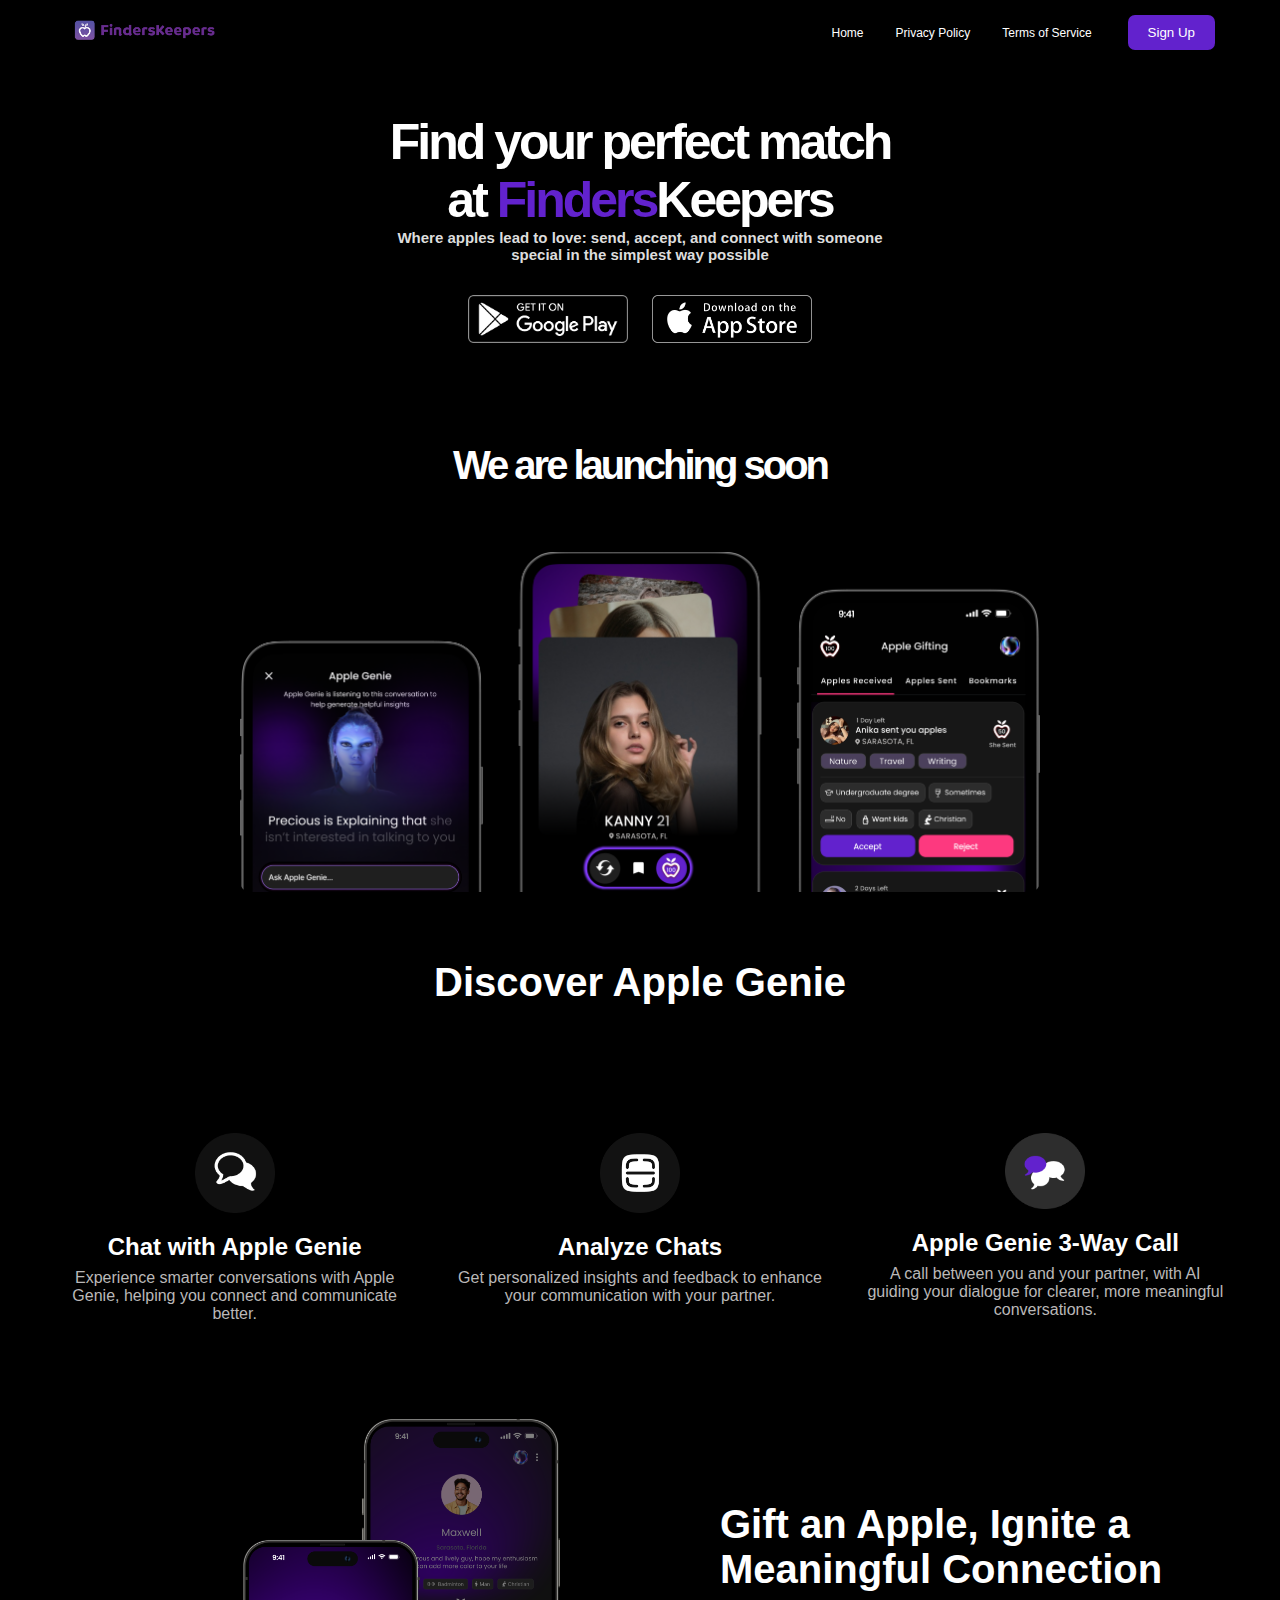
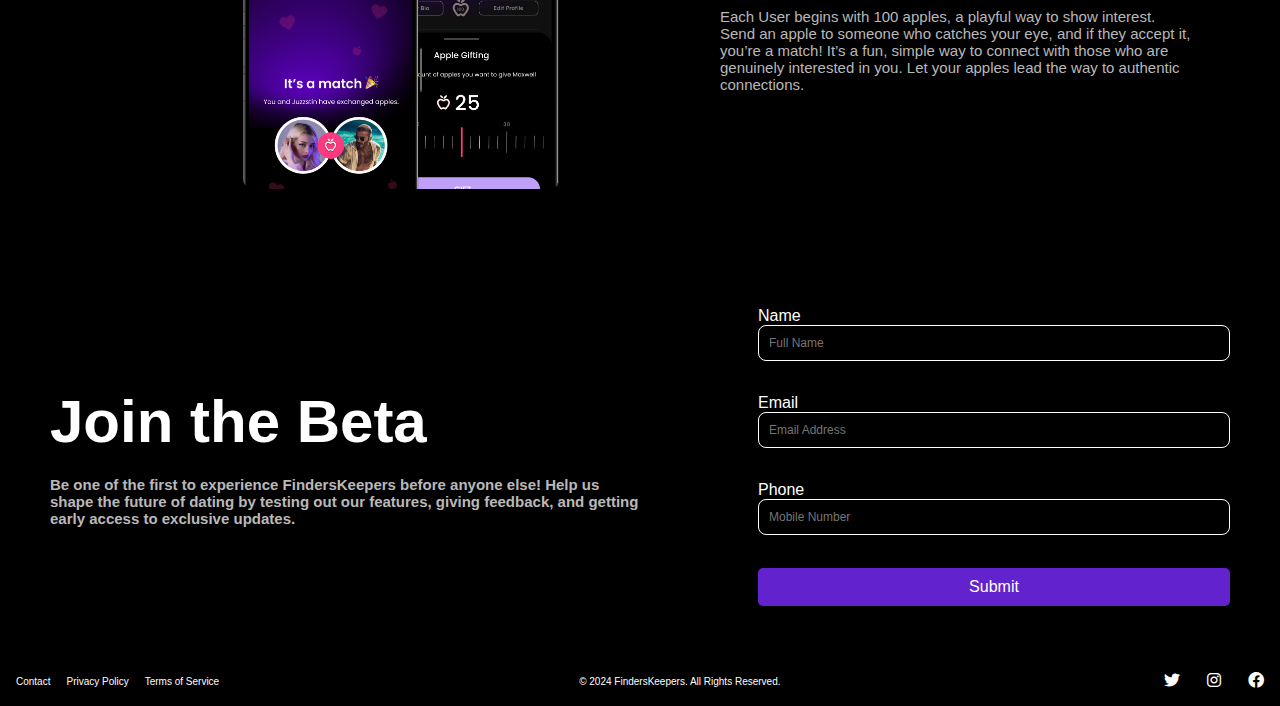
==== index.html @ fd17b9c3 "Update index.html" ====
<!DOCTYPE html>
<html lang="en">
<head>
  <meta charset="UTF-8">
  <meta name="viewport" content="width=device-width, initial-scale=1.0">
  <title>FindersKeepers</title>
  <link rel="stylesheet" href="style.css">
  <link rel="icon" type="image/x-icon" href="./password_reseted 1.png">
  <link rel="stylesheet" href="https://cdnjs.cloudflare.com/ajax/libs/font-awesome/6.0.0-beta3/css/all.min.css">

</head>
<body>
   
<!-- Pop-up Screen -->
<div id="popup" class="popup-overlay">
    <div class="popup-content">
        <!-- Close Button (X) -->
        <span id="close-btn" class="close-btn">&times;</span>

        <h1>Launching Soon</h1>
        <div id="countdown">
            <p id="days">14</p> <!-- Countdown display -->
            <p>days left</p>
        </div>

        <!-- Registration Form -->
        <form class="popup-form">
            <label for="name">Name:</label>
            <input type="text" id="name" name="name" placeholder="Your Name" required>

            <label for="phone">Phone Number:</label>
            <input type="tel" id="phone" name="phone" placeholder="Your Phone Number" required>

            <label for="email">Email:</label>
            <input type="email" id="email" name="email" placeholder="Your Email" required>

            <button type="submit" class="submit-btn">Submit</button>
        </form>
    </div>
</div>



<nav class="navbar">
  <div class="logo">
    <img src="./theone.png" alt="Logo">
  </div>

  <div class="menu">
    <ul class="nav-links">
      <li><a href="./index.html">Home</a></li>
      <li><a href="./terms of use.html">Privacy Policy</a></li>
      <li><a href="./terms of service.html">Terms of Service</a></li>
    </ul>
    <button onclick="scrollToBottom()" class="nav-button">Sign Up</button>
  </div>

  <!-- Hamburger Icon for Mobile -->
  <div class="hamburger" onclick="toggleMenu()">
    <span></span>
    <span></span>
    <span></span>
  </div>
</nav>

  <!-- Hero Section -->
  <section class="hero">
    <h1>Find your perfect match <br>at <span class="highlight">Finders</span><span class="highlight2">Keepers</span></h1>
    <h2>Where apples lead to love: send, accept, and connect with someone<br> special in the simplest way possible</h2>
    <div class="download-buttons">
        <a href="./playstore.html" class="playstore-btn">
            <img src="./Google Play.png" alt="Download from Play Store">
        </a>
        <a href="./playstore.html" class="appstore-btn">
            <img src="./jjj.png" alt="Download from App Store">
        </a>
    </div>
  </section>

  <section class="hero2">
    <h1>We are launching soon</h1>
    <div id="countdown">
      <p id="timer"></p>
    </div>
  </section>

  <!-- Image Grid Section -->
<section class="image-grid">
    <div class="image-item">
      <img src="./Image.png" alt="Image 1">
    </div>
  </section>

  <!-- Text and Image Section -->
<section class="text-image-section">
    <h1>Discover Apple Genie</h1>
  </section>

  <!-- Three Items Section -->
<section class="three-items-section">
    <div class="item">
      <img src="./Group 1171274764.png" alt="Logo 1">
      <h3>Chat with Apple Genie</h3>
      <p>Experience smarter conversations with Apple Genie, helping you connect and communicate better.</p>
    </div>
    <div class="item">
      <img src="./Frame 1171276812.png" alt="Logo 2">
      <h3>Analyze Chats</h3>
      <p>Get personalized insights and feedback to enhance your communication with your partner.</p>
    </div>
    <div class="item">
      <img src="./Group 1171274765.png" alt="Logo 3">
      <h3>Apple Genie 3-Way Call</h3>
      <p>A call between you and your partner, with AI guiding your dialogue for clearer, more meaningful conversations.</p>
    </div>
  </section>

  <!-- Image and Text Section -->
<section class="image-text-section">
    <div class="image-container">
      <img src="./iphone.png" alt="Descriptive Image">
    </div>
    <div class="text-container">
      <h1>Gift an Apple, Ignite a 
        Meaningful Connection</h1>
      <h3>Each User begins with 100 apples, a playful way to show interest.
        <br> Send an apple to someone who catches your eye, and if they accept it, 
        <br>you’re a match! It’s a fun, simple way to connect with those who are 
        <br>genuinely interested in you. Let your apples lead the way to authentic connections.</h3>
    </div>
  </section>

<!-- Join Beta Section -->
<section class="join-beta" id="bottom-section">
  <div class="beta-text">
      <h1>Join the Beta</h1>
      <h3>Be one of the first to experience FindersKeepers before anyone else!
        Help us shape the future of dating by testing out our features,
        giving feedback, and getting early access to exclusive updates.</h3>
  </div>

  <div class="beta-form">
    <form id="contactForm">
          <label for="name">Name</label>
          <input type="text" name="name" placeholder="Full Name" required><br>

          <label for="email">Email</label>
          <input type="email" name="email" placeholder="Email Address" required><br>

          <label for="phone">Phone</label>
          <input type="tel" name="phone" placeholder="Mobile Number" required><br>

          <button type="submit" id="submitButton">Submit</button>
      </form>
  
</section>
  
  <!-- Footer -->
  <footer class="footer">
    <div class="footer-left">
        <ul>
            <li><a href="./contact.html">Contact</a></li>
            <li><a href="./terms of service.html">Privacy Policy</a></li>
            <li><a href="./terms of service.html">Terms of Service</a></li>
        </ul>
    </div>

    <div class="footer-center">
        <p>&copy; 2024 FindersKeepers. All Rights Reserved.</p>
    </div>

    <div class="footer-right">
        <a href="#" aria-label="Twitter"><i class="fab fa-twitter"></i></a>
        <a href="https://www.instagram.com/finderskeepers.ai?igsh=MTg5Njdza3RnZmZndQ==" aria-label="Instagram"><i class="fab fa-instagram"></i></a>
        <a href="https://www.facebook.com/profile.php?id=61567170906089&mibextid=LQQJ4d" aria-label="WhatsApp"><i class="fab fa-facebook"></i></a>
    </div>
</footer>
  
</body>
</html>
<script>

    /* let countDownDate = localStorage.getItem('countDown');

    if (!countDownDate) {
        countDownDate = new Date().getTime() + (14 * 24 * 60 * 60 * 1000); // 14 days from now
        localStorage.setItem('countDownDate', countDownDate); // Save the countdown date
    }

    const x = setInterval(function() {
        // Get today's date and time
        const now = new Date().getTime();
        
        const distance = countDownDate - now;

        const days = Math.floor(distance / (1000 * 60 * 60 * 24));
        const hours = Math.floor((distance % (1000 * 60 * 60 * 24)) / (1000 * 60 * 60));
        const minutes = Math.floor((distance % (1000 * 60 * 60)) / (1000 * 60));
        const seconds = Math.floor((distance % (1000 * 60)) / 1000);

        document.getElementById("countdown").innerHTML = days + "d " + hours + "h " + minutes + "m " + seconds + "s ";

        if (distance < 0) {
            clearInterval(x);
            document.getElementById("countdown").innerHTML = "EXPIRED";
            localStorage.removeItem('countDownDate'); 
        }
    }, 1000);
    </script>

    <script>
/* const countdownElement = document.getElementById("days");
let launchDate = new Date().getTime() + 14 * 24 * 60 * 60 * 1000; // 14 days from now

function updateCountdown() {
    let now = new Date().getTime();
    let timeRemaining = launchDate - now;

    let days = Math.floor(timeRemaining / (1000 * 60 * 60 * 24));

    if (days >= 0) {
        countdownElement.innerText = days;
    } else {
        countdownElement.innerText = 0; // If time is up
    }
}

// Run countdown every second
setInterval(updateCountdown, 1000);

// Show Pop-up when user logs in
window.onload = function () {
    document.getElementById('popup').classList.add('popup-active');
};

// Close Pop-up when 'X' Button is clicked
document.getElementById("close-btn").addEventListener("click", function () {
    document.getElementById("popup").classList.remove('popup-active');
}); */

</script>

<script>
  
  function scrollToBottom() {
  const bottomSection = document.getElementById("bottom-section");
  bottomSection.scrollIntoView({ behavior: "smooth" });

}
</script>

<script>function toggleMenu() {
  const menu = document.querySelector('.menu');
  menu.classList.toggle('active');
}

</script>

<script>
  
  // Function to calculate the remaining time
function startCountdown() {
  // Check if there's already an end time saved in localStorage
  const savedEndTime = localStorage.getItem('endTime');
  let endTime;

  if (savedEndTime) {
    // Use the saved end time if it exists
    endTime = new Date(savedEndTime);
  } else {
    // Set the end time for 14 days from now if not saved
    endTime = new Date();
    endTime.setDate(endTime.getDate() + 14);
    localStorage.setItem('endTime', endTime); // Save the end time in localStorage
  }

  // Update the countdown every second
  const interval = setInterval(function() {
    const now = new Date().getTime();
    const distance = endTime - now;

    // Calculate days, hours, minutes, and seconds
    const days = Math.floor(distance / (1000 * 60 * 60 * 24));
    const hours = Math.floor((distance % (1000 * 60 * 60 * 24)) / (1000 * 60 * 60));
    const minutes = Math.floor((distance % (1000 * 60 * 60)) / (1000 * 60));
    const seconds = Math.floor((distance % (1000 * 60)) / 1000);

    // Display the result in the timer element
    document.getElementById("timer").innerHTML =
      days + "d " + hours + "h " + minutes + "m " + seconds + "s ";

    // If the countdown is over, display a message and stop the timer
    if (distance < 0) {
      clearInterval(interval);
      document.getElementById("timer").innerHTML = "EXPIRED";
    }
  }, 1000);
}

// Start the countdown when the page loads
window.onload = startCountdown;
</script>

<script>
  document.getElementById('contactForm').addEventListener('submit', function(event) {
    event.preventDefault(); 

    const name = event.target.name.value;
    const email = event.target.email.value;
    const phone = event.target.phone.value;

    const data = {
      fields: {
        Name: name,
        Email: email,
        Phone: phone,
      }
    };

    fetch('https://api.airtable.com/v0/appezTp09gLXihGwC/responses', {
      method: 'POST',
      headers: {
        'Authorization': 'Bearer pat8vH2xaKpoQCRGU.676bd17e2e6fd5bec17c1b3482b5bc698651316cea0dffa35423b391d162c2f3',
        'Content-Type': 'application/json'
      },
      body: JSON.stringify(data)
    })
    .then(response => response.json())
    .then(data => {
      console.log('Success:', data);
      // Display a success message to the user here
    })
    .catch((error) => {
      console.error('Error:', error);
      // Handle the error (e.g., show an error message)
    });
  });
</script>

<script>
  document.getElementById('contactForm').addEventListener('submit', function(event) {
  event.preventDefault(); // Prevent default form submission

  const name = event.target.name.value;
  const email = event.target.email.value;
  const phone = event.target.phone.value;
  const submitButton = document.getElementById('submitButton'); // Get the button element

  const data = {
    fields: {
      'Name': name,
      'Email': email,
      'Phone': phone,
    }
  };

  fetch('https://api.airtable.com/v0/appezTp09gLXihGwC/responses', {
    method: 'POST',
    headers: {
      'Authorization': 'Bearer pat8vH2xaKpoQCRGU.676bd17e2e6fd5bec17c1b3482b5bc698651316cea0dffa35423b391d162c2f3',
      'Content-Type': 'application/json'
    },
    body: JSON.stringify(data)
  })
  .then(response => response.json())
  .then(data => {
    console.log('Success:', data);

    submitButton.textContent = 'You are In!'; // Change the button text
    submitButton.style.backgroundColor = '#63FF73'; // Change background color
    submitButton.style.color = 'white'; // Optional: Change text color to white

    // Optionally clear the form
    event.target.reset();
  })
  .catch((error) => {
    console.error('Error:', error);
    // Handle error (you might also want to display an error message)
  });
});
</script>
---- style.css ----
@import url('https://fonts.cdnfonts.com/css/inter');
@import url('https://fonts.cdnfonts.com/css/braah-one');

* {
    margin: 0;
    padding: 0;
    box-sizing: border-box;
  }
  
  body {
    background-image: url(./MacBook\ Pro\ 14_\ -\ 5.png);
    background-size: cover;
    font-family: 'Inter', sans-serif;
    background-color: black;
    color: white;
  }

  #submitButton {
    transition: background-color 0.3s ease, color 0.3s ease; /* Smooth transition */
  }
  
/* Countdown Styles */
#countdown {
  text-align: center;
  margin-top: 20px;
}

#countdown h1 {
  color: purple;
  font-size: 24px;
}

#timer {
  font-size: 40px;
  color: #6222CD;
}

/* Responsive Styles for Countdown Clock */
@media (max-width: 768px) {
  #countdown h1 {
    font-size: 18px;
  }

  #timer {
    font-size: 16px;
  }
}

@media (max-width: 480px) {
  #countdown h1 {
    font-size: 16px;
  }

  #timer {
    font-size: 14px;
  }
}

@keyframes fadeEffect {
  0% {
    opacity: 0.5;
  }
  50% {
    opacity: 1;
  }
  100% {
    opacity: 0.5;
  }
}

#content {
  display: none;
}

  .navbar {
    font-size: 5px;
    display: flex;
    justify-content: space-between;
    align-items: center;
    padding: 2rem 3rem;
  }

  .logo img {
    height: 50px; /* Adjust the height of your logo */
    width: auto;
  }
  
  .navbar .nav-links {
    display: flex;
    list-style: none;
  }
  
  .navbar .nav-links li {
    margin: 0 1rem;
  }
  
  .navbar .nav-links a {
    font-size: 12px;
    color: white;
    text-decoration: none;
  }  
  
  .cta-button {
    font-family: 'Inter', sans-serif;
    background-color: #6222CD;
    color: white;
    border: none;
    padding: 0.5rem 1rem;
    cursor: pointer;
    font-size: 13px;
    font-weight: 600;
    border-radius: 7px;
  }

  /* Basic Styles */
.navbar {
  display: flex;
  justify-content: space-between;
  align-items: center;
  padding: 15px;
  color: white;
}

.navbar .logo img {
  width: 150px;
  height: auto;
  margin-left: 50px;
}

.menu {
  display: flex;
  align-items: center;
}

.nav-links {
  display: flex;
  list-style: none;
  margin-right: 20px;
}

.nav-links li {
  margin: 0 10px;
}

.nav-links li a {
  text-decoration: none;
  color: white;
}

.nav-button {
  padding: 10px 20px;
  background-color: #6222CD;
  border: none;
  border-radius: 7px;
  color: white;
  cursor: pointer;
  transition: background-color 0.3s ease;
  margin-right: 50px;
}

.nav-button:hover {
  background-color: #6222CD;
}

/* Hamburger Icon */
.hamburger {
  display: none;
  flex-direction: column;
  cursor: pointer;
}

.hamburger span {
  height: 1.5px;
  width: 20px;
  background-color: white;
  margin: 4px;
  transition: 0.3s;
}

/* Mobile Styles */
@media (max-width: 768px) {
  .menu {
    display: none;
    flex-direction: column;
    align-items: flex-end;
    gap: 40px;
    background-color: black;
    position: absolute;
    top: 60px;
    right: 0;
    width: 100%;
    height: auto;
    padding-right: 20px;
    padding: 30px;
  }

  .menu.active {
    display: flex;
  }

  .navbar .logo img {
    width: 150px;
    height: auto;
    margin-left: 0px;
  }

  .nav-links {
    gap: 30px;
    flex-direction: column;
    margin: 0;
  }

  .nav-links li {
    margin: 10px 0;
  }

  .hamburger {
    display: flex;
  }

  .nav-button {
    align-items: flex-end;
    width: 30%;
    margin-top: 10px;
    margin-left: 80px;
  }
}


  /* Pop-up Overlay */
.popup-overlay {
    position: fixed;
    top: 0;
    left: 0;
    width: 100%;
    height: 100%;
    background-color: rgba(0, 0, 0, 0.8); /* Semi-transparent background */
    display: flex;
    justify-content: center;
    align-items: center;
    z-index: 9999;
    visibility: hidden; /* Initially hidden */
  }
  
  /* Pop-up Content */
  .popup-content {
    background-color: black;
    padding: 2rem;
    border-radius: 10px;
    text-align: center;
    width: 400px;
    position: relative;
  }
  
  /* Countdown Clock Styling */
  #countdown {
    font-size: 2rem;
    font-weight: 800;
    margin: 1rem 0;
  }
  
  /* Form Styling */
  .popup-form {
    display: flex;
    flex-direction: column;
    gap: 1rem;
    margin-top: 1rem;
  }
  
  .popup-form input {
    width: 100%;
    padding: 0.5rem;
    border: 1px solid black;
    border-radius: 5px;
  }
  
  .popup-form button {
    padding: 0.75rem;
    background-color: #6222CD;
    color: white;
    border: none;
    border-radius: 5px;
    cursor: pointer;
    transition: background-color 0.3s ease;
  }
  
  .popup-form button:hover {
    background-color: #2980b9;
  }
  
  
  /* Cancel Button */
  .close-btn {
    position: absolute;
    top: 10px;
    right: 15px;
    font-size: 2rem;
    color: #333;
    cursor: pointer;
    background: none;
    border: none;
    outline: none;
  }
  
  .close-btn:hover {
    color: red;
  }
  
  /* Show Pop-up */
  .popup-active {
    visibility: visible;
  }
  
  /* Responsive Pop-up */
  @media (max-width: 600px) {
    .popup-content {
      width: 90%;
    }
  }
  
/* Hero Section */
.hero {
    text-align: center;
    padding: 3rem 0;
  }
  
  .hero h1 {
    font-size: 50px;
    color: white;
    letter-spacing: -3px;
  }
  
  .hero h2 {
    font-size: 15px;
    color: #ddd;
    margin-bottom: 2rem;
    letter-spacing: 0px;
  }

  .hero2 {
    text-align: center;
    padding: 3rem 0;
  }
  
  .hero2 h1 {
    font-size: 40px;
    color: white;
    letter-spacing: -3px;
  }
  
  .hero2 h2 {
    font-size: 15px;
    color: #ddd;
    margin-bottom: 2rem;
    letter-spacing: 0px;
  }

  .hero3 {
    margin-top: 260px;
    text-align: center;
  }

  .hero h1 .highlight {
    color: #6222CD; 
    font-family: 'Braah One', sans-serif;
  }

  .hero h1 .highlight2 {
    font-family: 'Braah One', sans-serif;
  }
  
  .download-buttons {
    display: flex;
    justify-content: center;
    gap: 1.5rem;
  }
  
  .download-buttons a {
    display: inline-block;
  }
  
  .download-buttons img {
    width: 160px; /* Adjust width as needed */
    height: auto;
    transition: transform 0.3s ease;
  }
  
  .download-buttons img:hover {
    transform: scale(1.05); 
  }
  
  /* Responsive Hero Section */
  @media (max-width: 768px) {
    .hero h1 {
      font-size: 35px;
      letter-spacing: 0px;
    }
  
    .hero h2 {
      font-size: 10px;
    }

    .hero2 h1 {
      font-size: 40px;
      letter-spacing: 0px;
    }
  
    .hero2 p {
      font-size: 50px;
    }

    #timer {
      font-size: 30px;
    }
  
    .download-buttons img {
      width: 140px; /* Smaller buttons on smaller screens */
    }
  }
  
  @media (max-width: 480px) {
    .hero h1 {
      font-size: 35px;
    }
  
    .hero h2 {
      font-size: 10px;
    }
  
    .download-buttons img {
      width: 120px;
    }
  }

  @media (max-width: 480px) {
    .cta-button {
      padding: 8px 16px;  
      font-size: 14px;    
    }
  }
  
  /* Responsive Button for Tablets (max-width: 768px) */
  @media (max-width: 768px) {
   .cta-button {
      padding: 5px 20px;  /* Slightly smaller for tablets */
      font-size: 12px;

    }
  }
  

  /* Responsive Navbar */
@media (max-width: 768px) {
    .nav-links {
      display: none; /* Hide navigation links on smaller screens */
    }
  
    .navbar {
      justify-content: space-between;
    }
  }

  /* Image Grid Section */
.image-grid {
    display: flex;
    justify-content: space-around;
    padding: rem;
  }
  
  .image-item img {
    width: 100%;
    max-width: 800px;
    height: auto;
    border-radius: 10px;
  }
  
  /* Responsive Styles for Image Grid */
  @media (max-width: 768px) {
    .image-grid {
      flex-direction: column;
      align-items: center;
      margin-left: 60px;
    }
  
    .image-item {
      margin-bottom: 1.5rem;
    }
  
    .image-item img {
      max-width: 90%;
    }
  }

  /* Text and Image Section */
.text-image-section {
    text-align: center;
    padding: 4rem 2rem;
  }
  
  .text-image-section h1 {
    font-size: 2.5rem;
    margin-bottom: 2rem;
    color: white;
  }
  
  .text-image-section img {
    max-width: 80%;
    height: auto;
    border-radius: 10px;
  }
  
  /* Responsive Styles */
  @media (max-width: 768px) {
    .text-image-section h1 {
      font-size: 2rem;
    }
  
    .text-image-section img {
      max-width: 90%;
    }
  }
/* Three Items Section */
.three-items-section {
    display: flex;
    justify-content: space-around;
    padding: 2rem 2rem;
  }
  
  .item {
    text-align: center;
    width: 30%;
  }
  
  .item img {
    max-width: 80px;
    height: auto;
    margin-bottom: 1rem;
  }
  
  .item h3 {
    font-size: 1.5rem;
    letter-spacing: 0px;
    margin-bottom: 0.5rem;
    color: white;
  }
  
  .item p {
    font-size: 1rem;
    font-weight: 500;
    color: #BAB8B8;
  }
  
  /* Responsive Styles for Three Items Section */
  @media (max-width: 768px) {
    .three-items-section {
      flex-direction: column;
      align-items: center;
    }
  
    .item {
      width: 100%;
      margin-bottom: 2rem;
    }
  }

  /* Image and Text Section */
.image-text-section {
    display: flex;
    align-items: center;
    padding: 4rem 2rem;
  }
  
  .image-container {
    flex: 1; /* Allow the image container to take equal space */
    padding-right: 10rem; /* Space between image and text */
  }
  
  .image-text-section img {
    max-width: 80%;
    height: 80%;
    border-radius: 10px;
  }
  
  .text-container {
    flex: 1; /* Allow the text container to take equal space */
    text-align: left;
  }
  
  .text-container h1 {
    font-size: 2.5rem;
    margin-bottom: 1rem;
    color: white;
  }
  
  .text-container h3 {
    margin-bottom: 1rem;
    font-size: 15px;
    font-weight: 500;
    color: #BAB8B8;
  }
  
  /* Responsive Styles */
  @media (max-width: 768px) {
    .image-text-section {
      flex-direction: column;
      align-items: center; /* Center align on small screens */
    }
  
    .image-container {
      padding-right: 0; /* Remove padding on mobile */
      margin-bottom: 2rem; /* Space below image */
    }
  
    .text-container {
      text-align: center; /* Center align text on mobile */
    }
  
    .text-container h1 {
      font-size: 2rem;
    }
  
    .text-container h3 {
      font-size: .8rem;
      font-weight: 400;
      color: #BAB8B8;
    }
  }

  /* Join Beta Section Base Styles */
.join-beta {
  display: flex;
  justify-content: space-between;
  align-items: center;
  padding: 50px;
}

.beta-text {
  flex: 1;
  max-width: 50%;
}

.beta-text h1 {
  font-size: 60px;
  color: white;
}

.beta-text h3 {
  font-size: 15px;
  color: #BAB8B8;
  margin-top: 20px;
}

.beta-form {
  flex: 1;
  max-width: 40%;
}

.beta-form form {
  display: flex;
  flex-direction: column;
}

.beta-form input {
  padding: 10px;
  margin-bottom: 15px;
  font-size: 12px;
  width: 100%;
  color: white;
  background-color: black;
  border-color: white;
  border: 1px solid white;
  border-radius: 8px;
}

.beta-form button {
  padding: 10px;
  font-size: 1rem;
  background-color: #6222CD;
  color: white;
  border: none;
  border-radius: 5px;
  cursor: pointer;
  transition: background-color 0.3s ease;
}

.beta-form button:hover {
  background-color: #6222CD;
}


  /* Responsive Styles */
  @media (max-width: 768px) {
    .beta-text {
      flex: 1;
      max-width: 120%;
      margin-bottom: 30px;
  
    }

    .beta-text h1 {
      font-size: 2rem;
      color: white;
    }

    .beta-text h3 {
      font-size: .8rem;
      font-weight: 400;
      color: #BAB8B8;
      margin-top: 20px;
    }
    
    .join-beta {
      flex-direction: column;
      align-items: center;
    
    }

    .beta-text {
      font-size: 10px;
      flex: 1;
      margin-right: 20px;
    }
  
    .beta-form {
      align-items: center;
      margin-right: 200px;
    }
  
    .beta-form input {
      width: 250%;
    }
  }

  /* Text and Image Section */
.text-image-footer-section {
    display: flex;
    align-items: center;
    padding: 3rem 4rem;
    
  }
  
  .text-container {
    flex: 1; 
    text-align: left;
  }
  
  .text-container h1 {
    font-size: 2.5rem;
    margin-bottom: 1rem;
    color: white;
  }
  
  .get-started-button {
    background-color: #6222CD;
    color: white;
    border: none;
    padding: 0.75rem 1.5rem;
    cursor: pointer;
    font-size: 1rem;
    border-radius: 10px;
    margin-top: 1rem; /* Space above button */
  }
  
  .image-container {
    flex: 1; /* Allow the image container to take equal space */
    text-align: right; /* Align image to the right */
  }
  
  .image-container img {
    max-width: 60%;
    height: auto;
    border-radius: 10px;
  }
  
 /* Footer Base Styling */
.footer {
    display: flex;
    justify-content: space-between;
    align-items: center;
    padding: 1rem;
    color: white;
    font-size: 10px;
    flex-wrap: wrap;
  }
  
  .footer-left ul {
    list-style: none;
    display: flex;
    gap: 1rem;
  }
  
  .footer-left ul li a {
    color: white;
    text-decoration: none;
  }
  
  .footer-center {
    text-align: center;
  }
  
  .footer-right a {
    margin-left: 1.5rem;
    font-size: 1rem;
    color: white;
    text-decoration: none;
    transition: color 0.3s ease;
  }
  
  .footer-right a:hover {
    color: #3498db;
  }
  
  /* Responsive Footer */
  @media (max-width: 768px) {
    .footer {
      flex-direction: column;
      text-align: center;
      padding: 2rem;
      gap: 1rem;
    }
  
    .footer-left ul {
      flex-direction: column;
      gap: 0.5rem;
      margin-bottom: 1.5rem;
    }
  
    .footer-right a {
      margin: 0.5rem;
      margin-bottom: 2rem;
    }
  }
  
  @media (max-width: 480px) {
    .footer-left ul {
      font-size: 0.9rem;
    }
  
    .footer-right a {
      font-size: 1.3rem;
    }
  }
  
  /* Responsive Styles */
  @media (max-width: 768px) {
    .text-image-footer-section {
      flex-direction: column; /* Stack elements vertically on small screens */
      align-items: center;
      text-align: center; /* Center text for mobile */
    }
  
    .text-container {
      margin-bottom: 1rem; /* Space below text container */
    }
  
    .text-container h1 {
      font-size: 1.5rem;
    }
  
    .image-container img {
      max-width: 90%; /* Adjust image size on mobile */
    }
  }
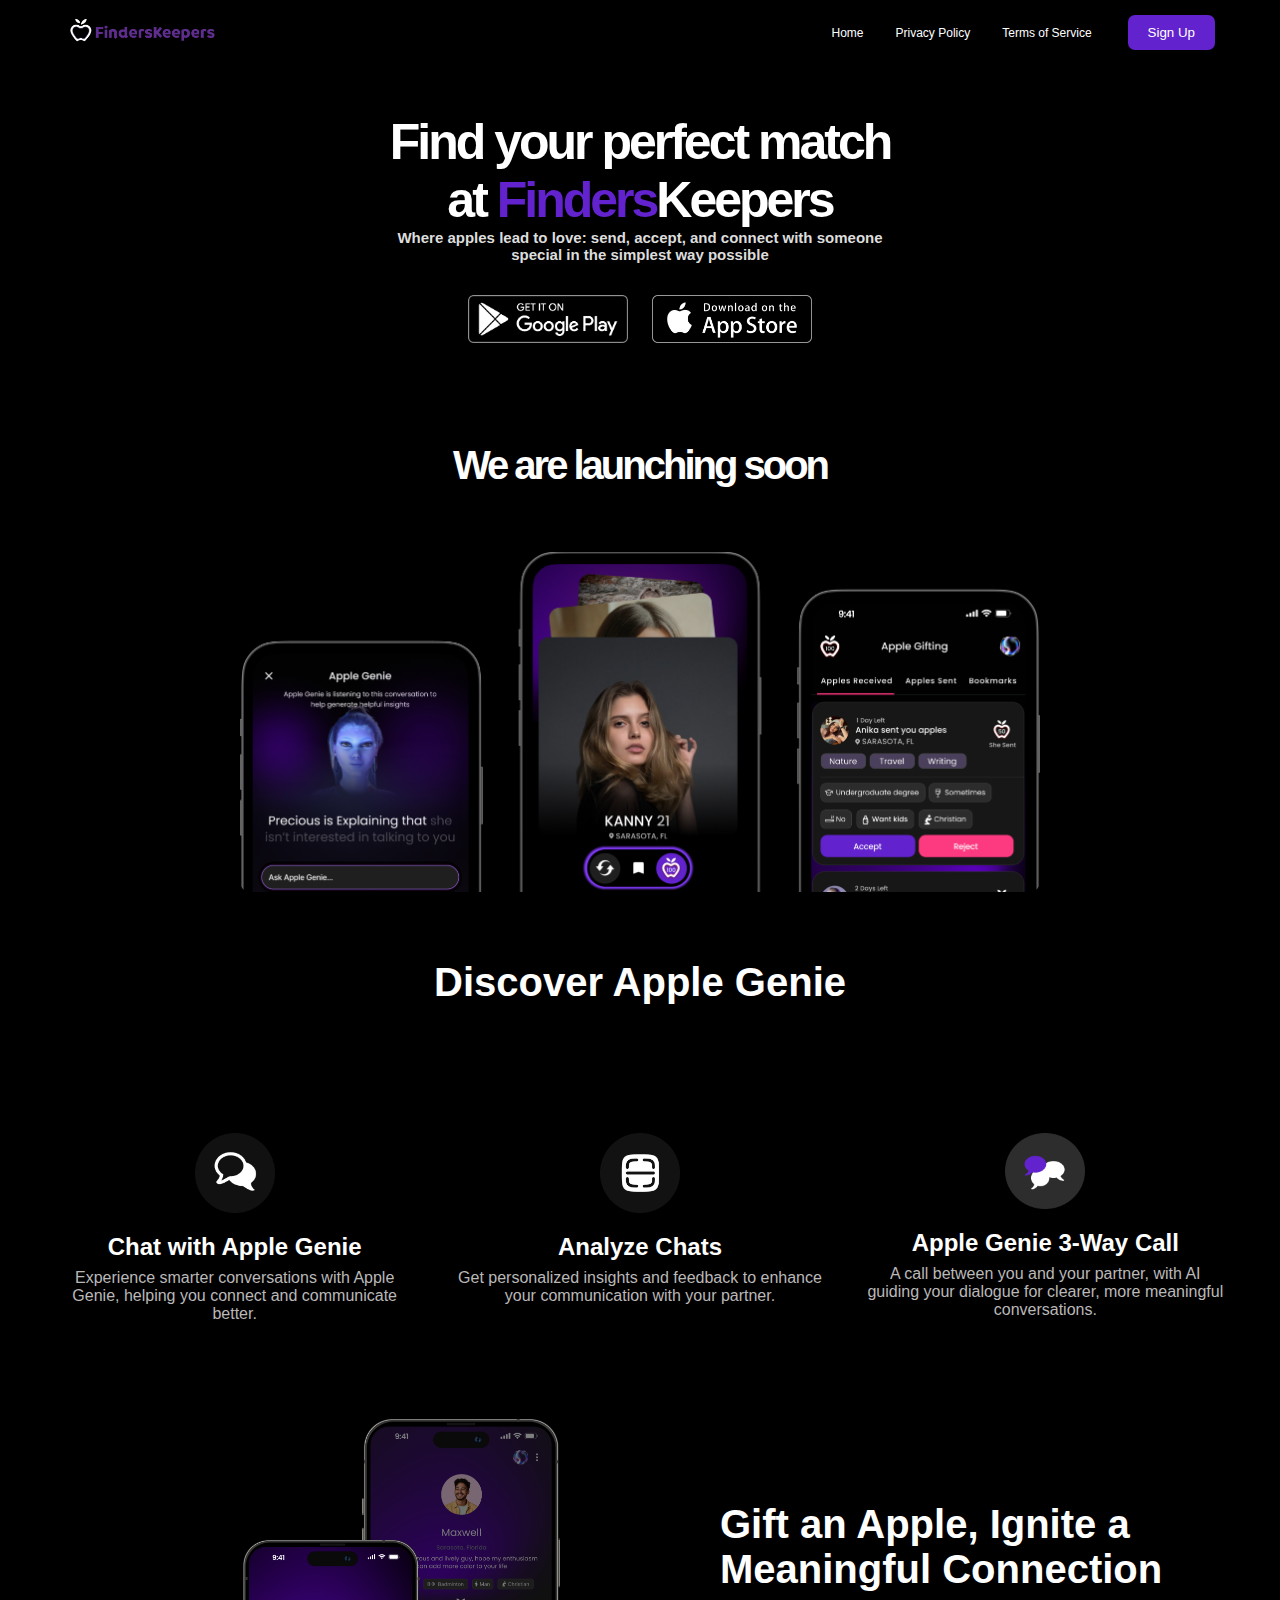
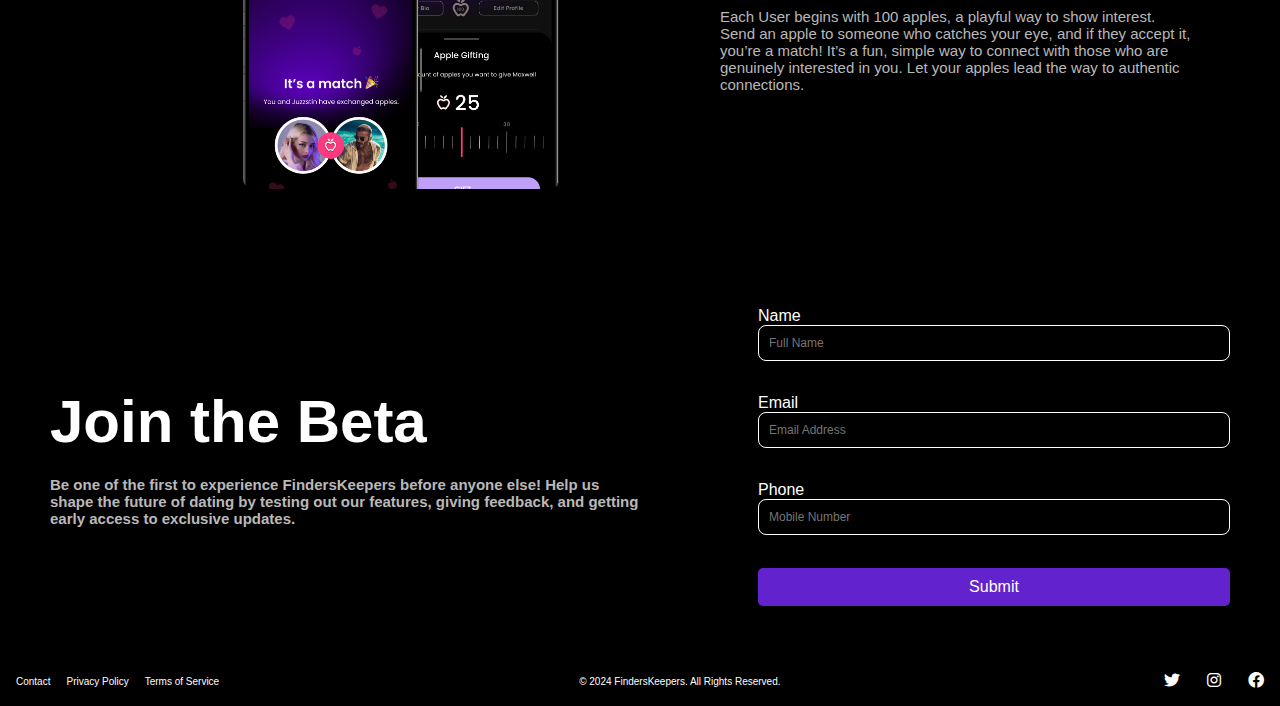
==== commit 813953f3: "Update index.html" ====
--- a/index.html
+++ b/index.html
@@ -43,7 +43,7 @@
 
 <nav class="navbar">
   <div class="logo">
-    <img src="./theone.png" alt="Logo">
+     <img src="./mainman.png" alt="Logo">
   </div>
 
   <div class="menu">
--- a/style.css
+++ b/style.css
@@ -182,7 +182,7 @@
   .menu {
     display: none;
     flex-direction: column;
-    align-items: flex-end;
+    align-items: center;
     gap: 40px;
     background-color: black;
     position: absolute;
@@ -220,9 +220,9 @@
 
   .nav-button {
     align-items: flex-end;
-    width: 30%;
+    width: 33%;
     margin-top: 10px;
-    margin-left: 80px;
+    margin-right: 0;
   }
 }
 
@@ -479,7 +479,8 @@
     .image-grid {
       flex-direction: column;
       align-items: center;
-      margin-left: 60px;
+      margin-left: 20px;
+      margin-right: 20px;
     }
   
     .image-item {
@@ -487,7 +488,7 @@
     }
   
     .image-item img {
-      max-width: 90%;
+      max-width: 100%;
     }
   }
 
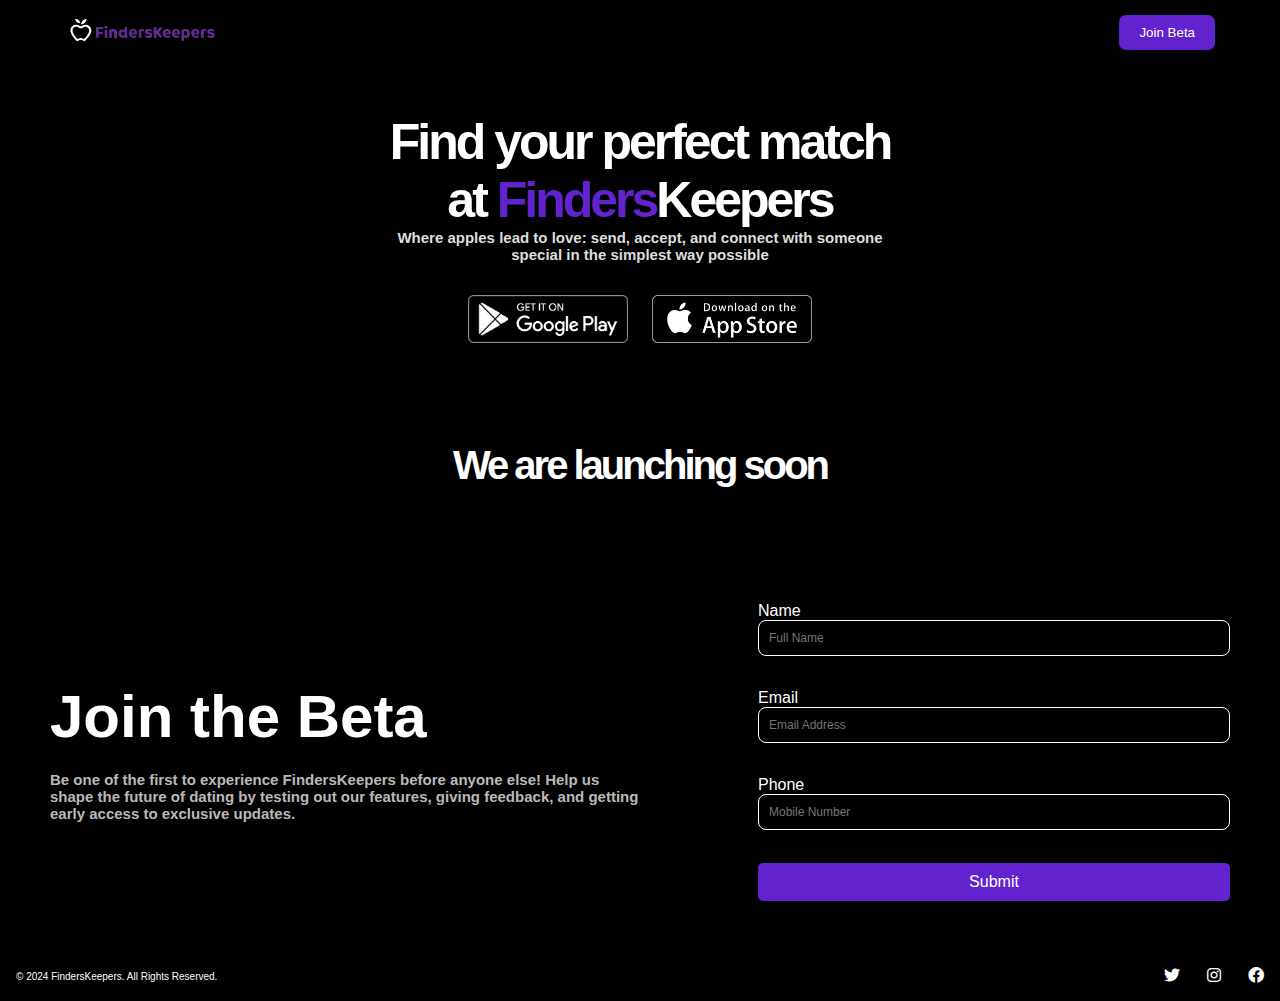
==== commit ae9230c9: "Add files via upload" ====
--- a/index.html
+++ b/index.html
@@ -39,23 +39,18 @@
     </div>
 </div>
 
-
-
 <nav class="navbar">
   <div class="logo">
-     <img src="./mainman.png" alt="Logo">
+    <img src="./mainman.png" alt="Logo">
   </div>
 
   <div class="menu">
     <ul class="nav-links">
-      <li><a href="./index.html">Home</a></li>
-      <li><a href="./terms of use.html">Privacy Policy</a></li>
-      <li><a href="./terms of service.html">Terms of Service</a></li>
     </ul>
-    <button onclick="scrollToBottom()" class="nav-button">Sign Up</button>
+    <button onclick="scrollToBottom()" class="nav-button">Join Beta</button>
   </div>
 
-  <!-- Hamburger Icon for Mobile -->
+
   <div class="hamburger" onclick="toggleMenu()">
     <span></span>
     <span></span>
@@ -68,10 +63,10 @@
     <h1>Find your perfect match <br>at <span class="highlight">Finders</span><span class="highlight2">Keepers</span></h1>
     <h2>Where apples lead to love: send, accept, and connect with someone<br> special in the simplest way possible</h2>
     <div class="download-buttons">
-        <a href="./playstore.html" class="playstore-btn">
+        <a href="" class="playstore-btn">
             <img src="./Google Play.png" alt="Download from Play Store">
         </a>
-        <a href="./playstore.html" class="appstore-btn">
+        <a href=""  class="appstore-btn">
             <img src="./jjj.png" alt="Download from App Store">
         </a>
     </div>
@@ -84,54 +79,9 @@
     </div>
   </section>
 
-  <!-- Image Grid Section -->
-<section class="image-grid">
-    <div class="image-item">
-      <img src="./Image.png" alt="Image 1">
-    </div>
-  </section>
-
-  <!-- Text and Image Section -->
-<section class="text-image-section">
-    <h1>Discover Apple Genie</h1>
-  </section>
-
-  <!-- Three Items Section -->
-<section class="three-items-section">
-    <div class="item">
-      <img src="./Group 1171274764.png" alt="Logo 1">
-      <h3>Chat with Apple Genie</h3>
-      <p>Experience smarter conversations with Apple Genie, helping you connect and communicate better.</p>
-    </div>
-    <div class="item">
-      <img src="./Frame 1171276812.png" alt="Logo 2">
-      <h3>Analyze Chats</h3>
-      <p>Get personalized insights and feedback to enhance your communication with your partner.</p>
-    </div>
-    <div class="item">
-      <img src="./Group 1171274765.png" alt="Logo 3">
-      <h3>Apple Genie 3-Way Call</h3>
-      <p>A call between you and your partner, with AI guiding your dialogue for clearer, more meaningful conversations.</p>
-    </div>
-  </section>
-
-  <!-- Image and Text Section -->
-<section class="image-text-section">
-    <div class="image-container">
-      <img src="./iphone.png" alt="Descriptive Image">
-    </div>
-    <div class="text-container">
-      <h1>Gift an Apple, Ignite a 
-        Meaningful Connection</h1>
-      <h3>Each User begins with 100 apples, a playful way to show interest.
-        <br> Send an apple to someone who catches your eye, and if they accept it, 
-        <br>you’re a match! It’s a fun, simple way to connect with those who are 
-        <br>genuinely interested in you. Let your apples lead the way to authentic connections.</h3>
-    </div>
-  </section>
 
 <!-- Join Beta Section -->
-<section class="join-beta" id="bottom-section">
+<section class="join-beta">
   <div class="beta-text">
       <h1>Join the Beta</h1>
       <h3>Be one of the first to experience FindersKeepers before anyone else!
@@ -156,14 +106,7 @@
 </section>
   
   <!-- Footer -->
-  <footer class="footer">
-    <div class="footer-left">
-        <ul>
-            <li><a href="./contact.html">Contact</a></li>
-            <li><a href="./terms of service.html">Privacy Policy</a></li>
-            <li><a href="./terms of service.html">Terms of Service</a></li>
-        </ul>
-    </div>
+  <footer class="footer" id="bottom-section">
 
     <div class="footer-center">
         <p>&copy; 2024 FindersKeepers. All Rights Reserved.</p>
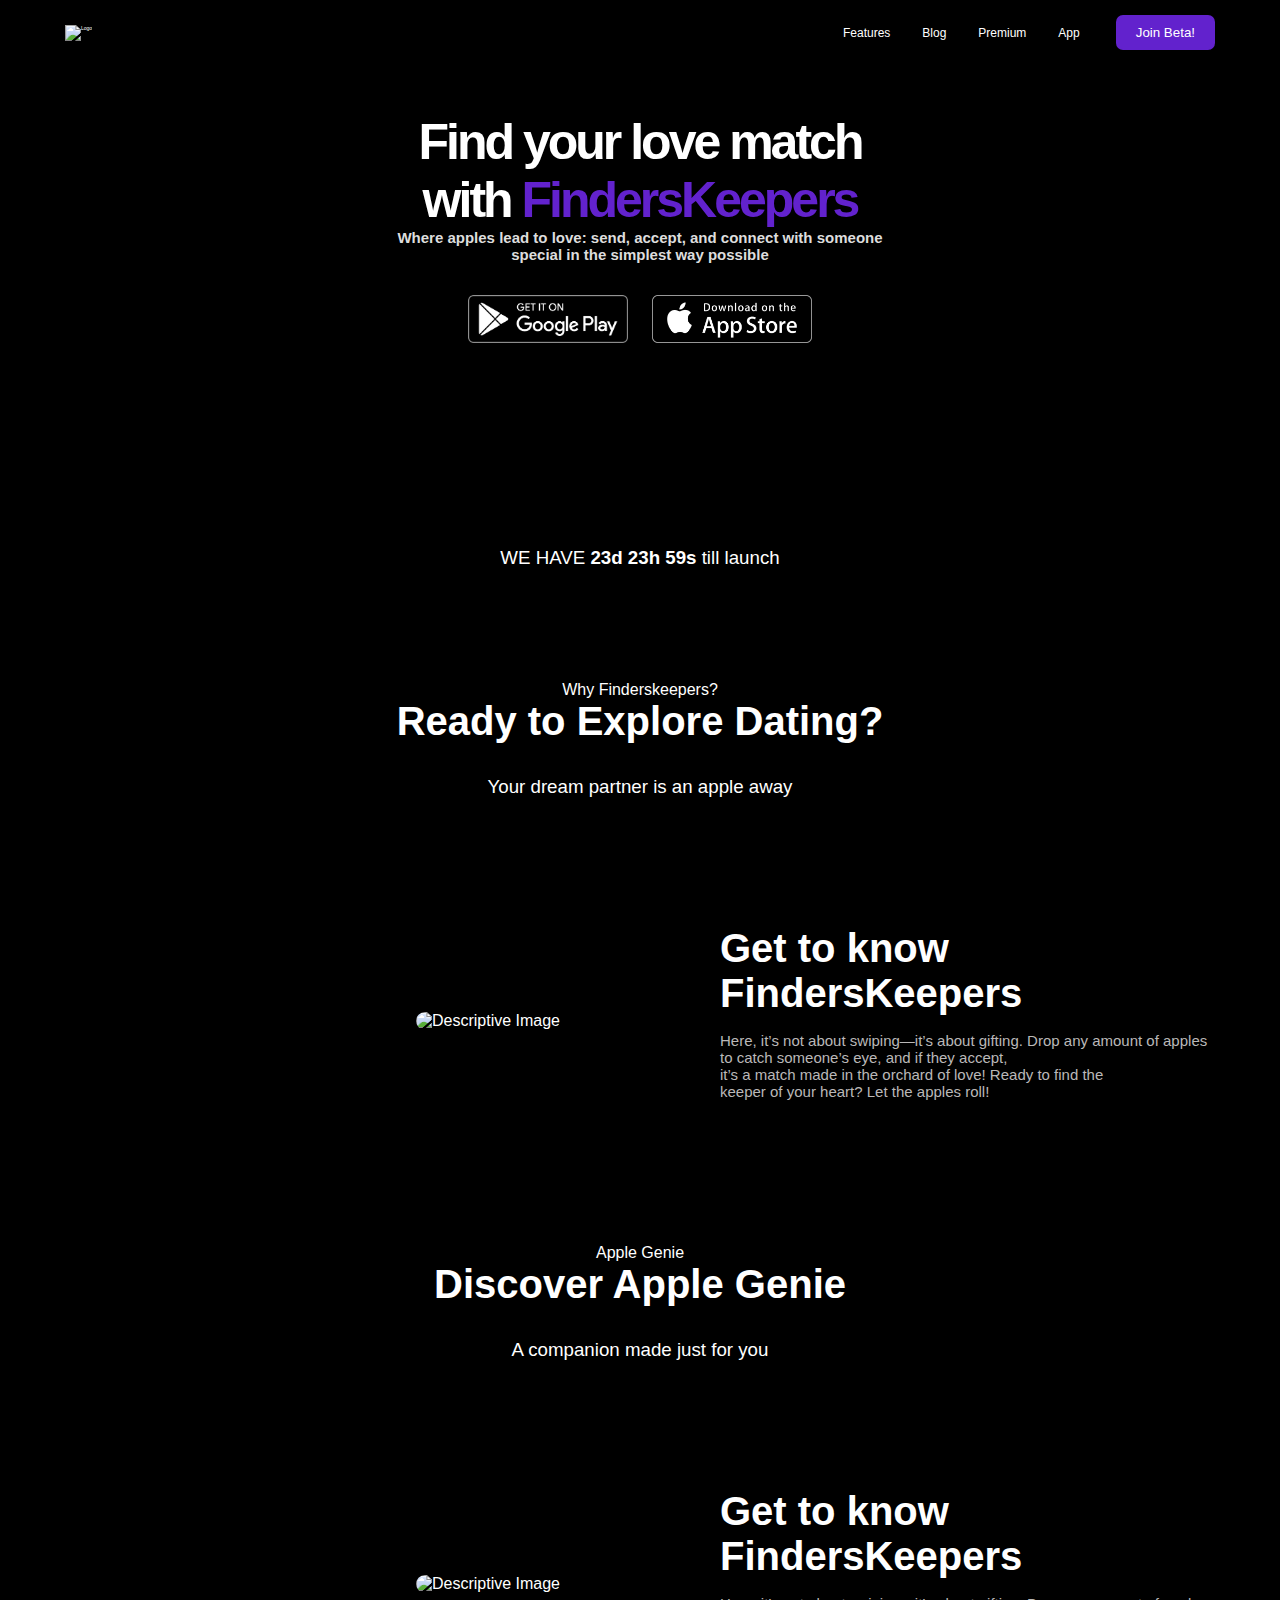
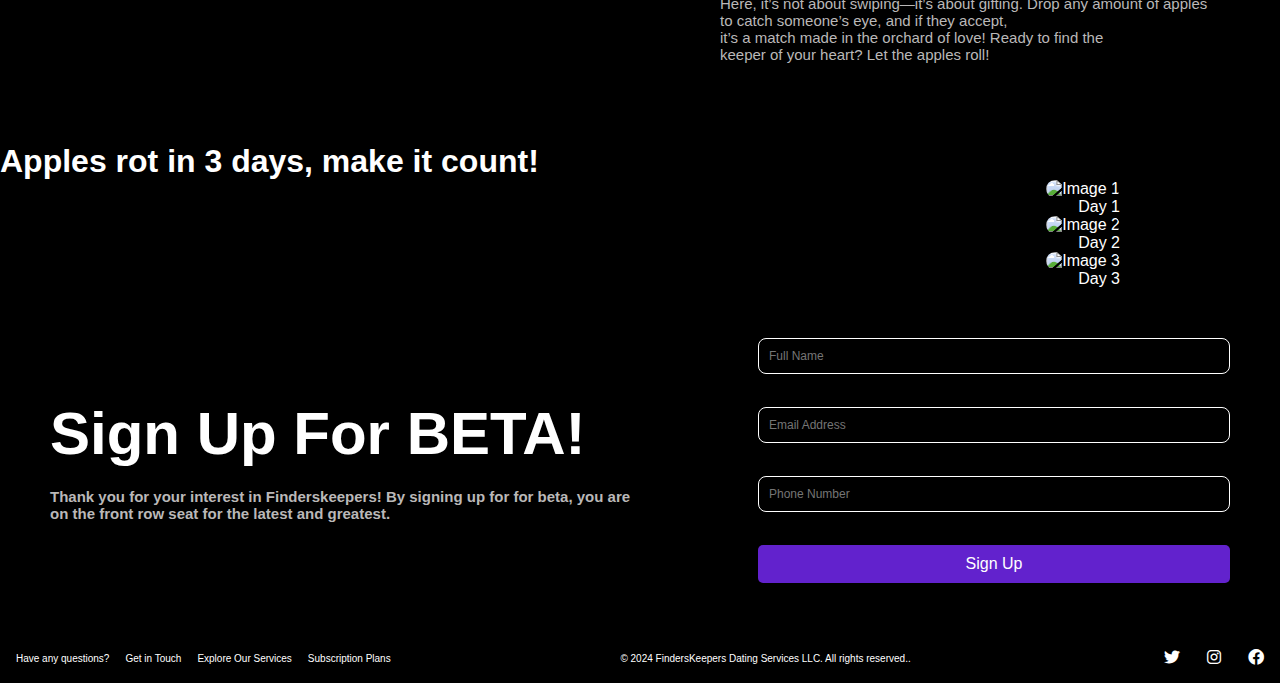
==== commit ced3a2b7: "Update index.html" ====
--- a/index.html
+++ b/index.html
@@ -41,16 +41,20 @@
 
 <nav class="navbar">
   <div class="logo">
-    <img src="./mainman.png" alt="Logo">
+    <img src="./image 2.png" alt="Logo">
   </div>
 
   <div class="menu">
     <ul class="nav-links">
+      <li><a href="./terms of use.html">Features</a></li>
+      <li><a href="./terms of service.html">Blog</a></li>
+      <li><a href="./terms of service.html">Premium</a></li>
+      <li><a href="./terms of service.html">App</a></li>
     </ul>
-    <button onclick="scrollToBottom()" class="nav-button">Join Beta</button>
-  </div>
-
-
+    <button onclick="scrollToBottom()" class="nav-button">Join Beta!</button>
+  </div>
+
+  <!-- Hamburger Icon for Mobile -->
   <div class="hamburger" onclick="toggleMenu()">
     <span></span>
     <span></span>
@@ -60,56 +64,123 @@
 
   <!-- Hero Section -->
   <section class="hero">
-    <h1>Find your perfect match <br>at <span class="highlight">Finders</span><span class="highlight2">Keepers</span></h1>
+    <h1>Find your love match <br>with <span class="highlight">FindersKeepers</span></h1>
     <h2>Where apples lead to love: send, accept, and connect with someone<br> special in the simplest way possible</h2>
     <div class="download-buttons">
-        <a href="" class="playstore-btn">
+        <a href="./playstore.html" class="playstore-btn">
             <img src="./Google Play.png" alt="Download from Play Store">
         </a>
-        <a href=""  class="appstore-btn">
+        <a href="./playstore.html" class="appstore-btn">
             <img src="./jjj.png" alt="Download from App Store">
         </a>
     </div>
+    <h3 style="color: white; margin-top: 200px; font-weight: 500;" >WE HAVE <span class="highlight" style="font-weight: 800">23d 23h 59s </span>till launch</h3>
   </section>
 
-  <section class="hero2">
-    <h1>We are launching soon</h1>
-    <div id="countdown">
-      <p id="timer"></p>
-    </div>
+ 
+
+  <section class="text-image-section">
+    <div class="centered-text">Why Finderskeepers?</div>
+    <h1>Ready to Explore Dating?</h1>
+    <h3 style="font-weight: 300;">Your dream partner is an apple away</h3>
   </section>
 
+<section class="image-text-section">
+  <div class="image-container">
+    <img src="./peepss 1.png" alt="Descriptive Image">
+  </div>
+  <div class="text-container">
+    <h1>Get to know <br><span class="highlight">FindersKeepers</span></h1>
+    <h3>Here, it’s not about swiping—it’s about gifting. 
+      Drop any amount of apples <br>to catch someone’s eye, 
+      and if they accept, <br>it’s a match made in the orchard of love! 
+      Ready to find the <br>keeper of your heart? Let the apples roll!</h3>
+  </div>
+</section>
+
+<section class="text-image-section">
+  <div class="centered-text">Apple Genie</div>
+  <h1>Discover Apple Genie</h1>
+  <h3 style="font-weight: 300;">A companion made just for you</h3>
+</section>
+
+<section class="image-text-section">
+<div class="image-container">
+  <img src="./Group 1171274900.png" alt="Descriptive Image">
+</div>
+<div class="text-container">
+  <h1>Get to know <br><span class="highlight">FindersKeepers</span></h1>
+  <h3>Here, it’s not about swiping—it’s about gifting. 
+    Drop any amount of apples <br>to catch someone’s eye, 
+    and if they accept, <br>it’s a match made in the orchard of love! 
+    Ready to find the <br>keeper of your heart? Let the apples roll!</h3>
+</div>
+</section>
+
+
+  <section class="image-section">
+    <!-- Centered H1 Text -->
+    <h1>Apples rot in 3 days, make it count!</h1>
+
+    <!-- Image Grid -->
+    <div class="image-grid1">
+        <!-- Image 1 -->
+        <div class="image-container">
+            <img src="./Group 2 copy 2.png" alt="Image 1">
+            <p>Day 1</p>
+        </div>
+        <!-- Image 2 -->
+        <div class="image-container">
+            <img src="./Group 2.png" alt="Image 2">
+            <p>Day 2</p>
+        </div>
+        <!-- Image 3 -->
+        <div class="image-container">
+            <img src="./Group 2 copy.png" alt="Image 3">
+            <p>Day 3</p>
+        </div>
+    </div>
+</section>
 
 <!-- Join Beta Section -->
-<section class="join-beta">
+<section class="join-beta" id="bottom-section">
   <div class="beta-text">
-      <h1>Join the Beta</h1>
-      <h3>Be one of the first to experience FindersKeepers before anyone else!
-        Help us shape the future of dating by testing out our features,
-        giving feedback, and getting early access to exclusive updates.</h3>
+      <h1>Sign Up For BETA!</h1>
+      <h3>Thank you for your interest
+        in Finderskeepers! By signing
+        up for for beta, you are on
+        the front row seat for
+        the latest and greatest.</h3>
   </div>
 
   <div class="beta-form">
     <form id="contactForm">
-          <label for="name">Name</label>
           <input type="text" name="name" placeholder="Full Name" required><br>
 
-          <label for="email">Email</label>
           <input type="email" name="email" placeholder="Email Address" required><br>
 
-          <label for="phone">Phone</label>
-          <input type="tel" name="phone" placeholder="Mobile Number" required><br>
-
-          <button type="submit" id="submitButton">Submit</button>
+
+          <input type="tel" name="phone" placeholder="Phone Number" required><br>
+
+          <button type="submit" id="submitButton">Sign Up</button>
       </form>
   
 </section>
   
   <!-- Footer -->
-  <footer class="footer" id="bottom-section">
+  <footer class="footer">
+    <div class="footer-left">
+        <ul>
+            <li><a href="./contact.html">Have any questions?</a></li>
+            <li><a href="./contact.html">Get in Touch</a></li>
+            <li><a href="./terms of service.html">Explore Our Services</a></li>
+            <li><a href="./terms of service.html">Subscription Plans</a></li>
+        </ul>
+    </div>
 
     <div class="footer-center">
-        <p>&copy; 2024 FindersKeepers. All Rights Reserved.</p>
+        <p>&copy; 2024 FindersKeepers Dating Services LLC.
+          All rights reserved..</p>
     </div>
 
     <div class="footer-right">
--- a/style.css
+++ b/style.css
@@ -182,7 +182,7 @@
   .menu {
     display: none;
     flex-direction: column;
-    align-items: center;
+    align-items: flex-end;
     gap: 40px;
     background-color: black;
     position: absolute;
@@ -339,7 +339,7 @@
 
   .hero2 {
     text-align: center;
-    padding: 3rem 0;
+    padding: 0rem 0;
   }
   
   .hero2 h1 {
@@ -392,8 +392,8 @@
   /* Responsive Hero Section */
   @media (max-width: 768px) {
     .hero h1 {
-      font-size: 35px;
-      letter-spacing: 0px;
+      font-size: 33px;
+      letter-spacing: -1px;
     }
   
     .hero h2 {
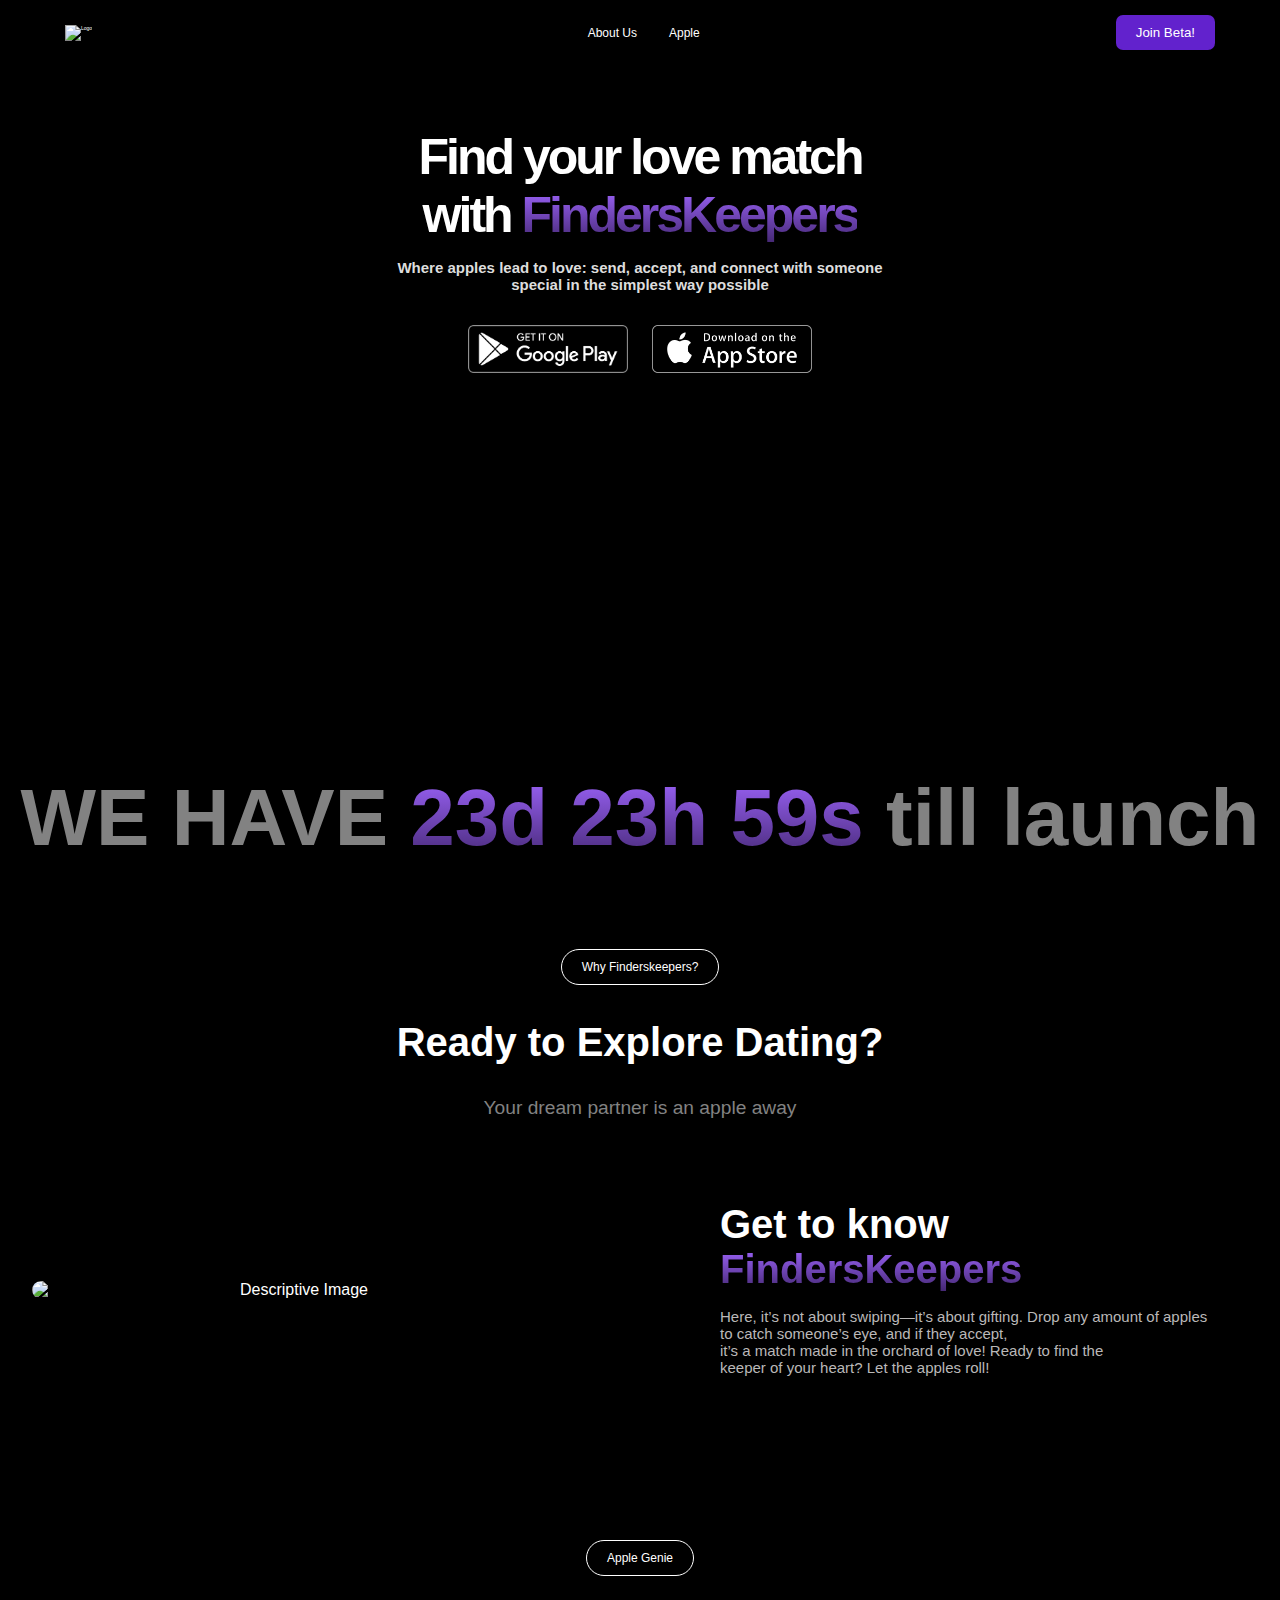
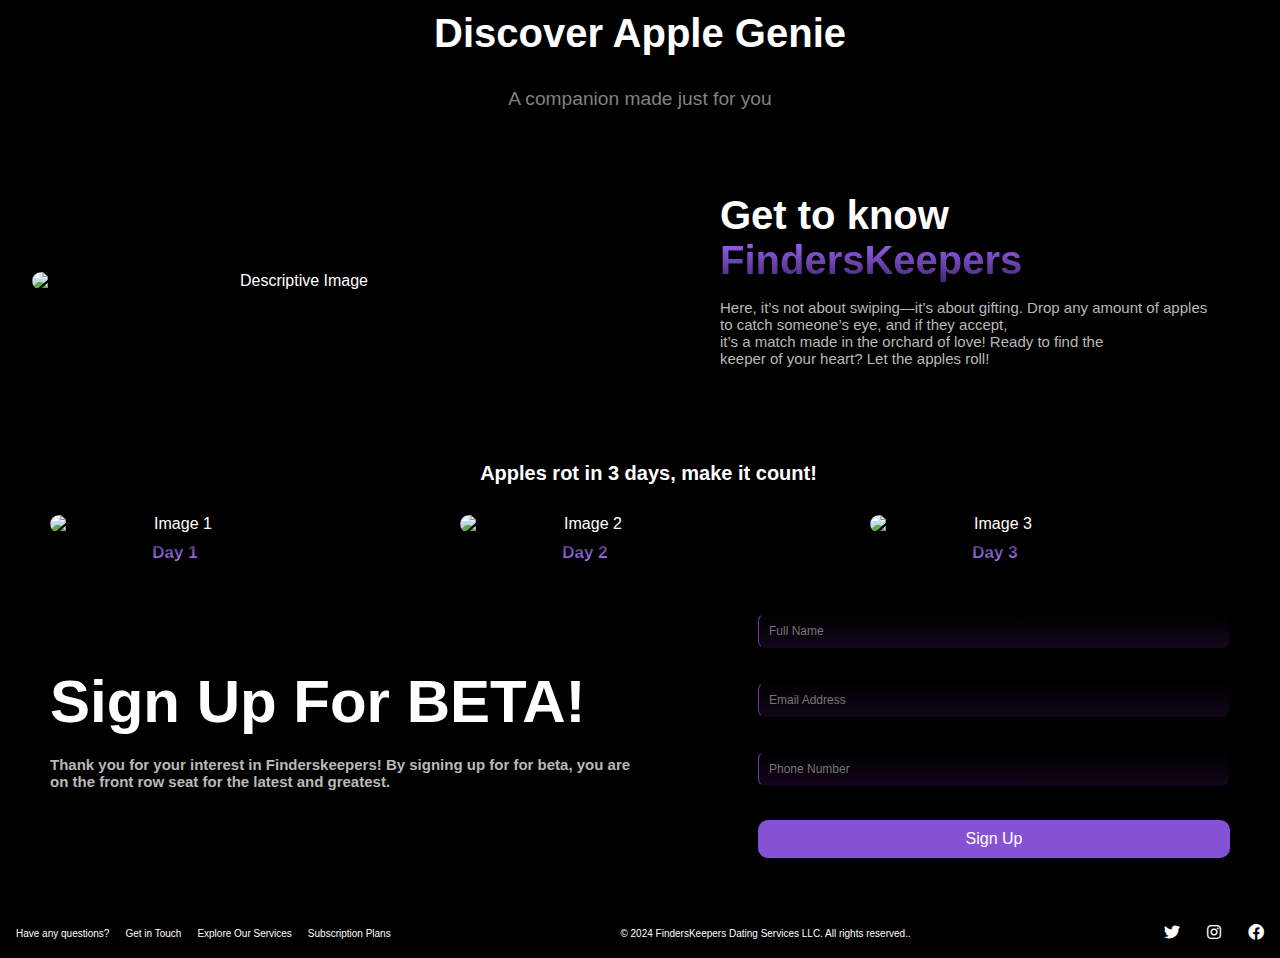
==== commit 8ea340d4: "Update index.html" ====
--- a/index.html
+++ b/index.html
@@ -46,10 +46,8 @@
 
   <div class="menu">
     <ul class="nav-links">
-      <li><a href="./terms of use.html">Features</a></li>
-      <li><a href="./terms of service.html">Blog</a></li>
-      <li><a href="./terms of service.html">Premium</a></li>
-      <li><a href="./terms of service.html">App</a></li>
+      <li><a href="./terms of use.html">About Us</a></li>
+      <li><a href="./terms of service.html">Apple</a></li>
     </ul>
     <button onclick="scrollToBottom()" class="nav-button">Join Beta!</button>
   </div>
@@ -74,7 +72,7 @@
             <img src="./jjj.png" alt="Download from App Store">
         </a>
     </div>
-    <h3 style="color: white; margin-top: 200px; font-weight: 500;" >WE HAVE <span class="highlight" style="font-weight: 800">23d 23h 59s </span>till launch</h3>
+    <h3>WE HAVE <span class="highlight" style="font-weight: 800">23d 23h 59s </span>till launch</h3>
   </section>
 
  
--- a/style.css
+++ b/style.css
@@ -1,5 +1,6 @@
 @import url('https://fonts.cdnfonts.com/css/inter');
 @import url('https://fonts.cdnfonts.com/css/braah-one');
+@import url('https://fonts.cdnfonts.com/css/montserrat');
 
 * {
     margin: 0;
@@ -8,9 +9,9 @@
   }
   
   body {
-    background-image: url(./MacBook\ Pro\ 14_\ -\ 5.png);
+    background-image: url(./wallmain.png);
     background-size: cover;
-    font-family: 'Inter', sans-serif;
+    font-family: 'Montserrat', sans-serif;
     background-color: black;
     color: white;
   }
@@ -88,6 +89,7 @@
   .navbar .nav-links {
     display: flex;
     list-style: none;
+    margin-right: 400px;
   }
   
   .navbar .nav-links li {
@@ -159,7 +161,7 @@
 }
 
 .nav-button:hover {
-  background-color: #6222CD;
+  background: -webkit-linear-gradient(#452874, #633AA7);
 }
 
 /* Hamburger Icon */
@@ -182,7 +184,7 @@
   .menu {
     display: none;
     flex-direction: column;
-    align-items: flex-end;
+    align-items: center;
     gap: 40px;
     background-color: black;
     position: absolute;
@@ -223,6 +225,58 @@
     width: 33%;
     margin-top: 10px;
     margin-right: 0;
+  }
+}
+
+.hero-images {
+  display: flex;
+  justify-content: space-between;
+  align-items: center;
+  width: 100%;
+  margin-top: 30px;
+  gap: 10px;
+}
+
+.hero-images img {
+  width: 30%; /* Responsive sizing */
+  border-radius: 10px;
+}
+
+/* Responsive Design */
+@media (max-width: 768px) {
+  .hero-content h1 {
+    font-size: 2rem;
+  }
+
+  .hero-content h2 {
+    font-size: 1.2rem;
+  }
+
+  .hero-images img {
+    width: 25%; /* Slightly smaller on tablets */
+  }
+}
+
+@media (max-width: 480px) {
+  .hero {
+    padding: 30px 10px;
+  }
+
+  .hero-content h1 {
+    font-size: 1.8rem;
+  }
+
+  .hero-content h2 {
+    font-size: 1rem;
+  }
+
+  .hero-images {
+    flex-direction:inherit
+  }
+
+  .hero-images img {
+    width: 15%; /* Stack images and resize for small screens */
+    margin-bottom: 20px;
   }
 }
 
@@ -320,8 +374,12 @@
   
 /* Hero Section */
 .hero {
+  height: 800px;
     text-align: center;
     padding: 3rem 0;
+    background-image: url(./resize.png);
+    background-position: center;
+    background-size: contain;
   }
   
   .hero h1 {
@@ -337,9 +395,14 @@
     letter-spacing: 0px;
   }
 
+  .hero h3 {
+    margin-top: 395px;
+    font-size: 80px;
+  }
+
   .hero2 {
     text-align: center;
-    padding: 0rem 0;
+    padding: rem 0;
   }
   
   .hero2 h1 {
@@ -391,6 +454,15 @@
   
   /* Responsive Hero Section */
   @media (max-width: 768px) {
+    .hero {
+      height: 505px;
+        text-align: center;
+        padding: 3rem 0;
+        background-image: url(./resize.png);
+        background-position: center;
+        background-size: cover;
+      }
+
     .hero h1 {
       font-size: 33px;
       letter-spacing: -1px;
@@ -400,6 +472,11 @@
       font-size: 10px;
     }
 
+    .hero h3 {
+      margin-top: 200px;
+      font-size: 30px;
+    }
+
     .hero2 h1 {
       font-size: 40px;
       letter-spacing: 0px;
@@ -425,6 +502,11 @@
   
     .hero h2 {
       font-size: 10px;
+    }
+
+    .hero h3 {
+      margin-top: 215px;
+      font-size: 20px;
     }
   
     .download-buttons img {
@@ -566,11 +648,16 @@
 
   /* Image and Text Section */
 .image-text-section {
+  margin-top: -90px;
     display: flex;
     align-items: center;
     padding: 4rem 2rem;
   }
-  
+  .highlight {
+    background: -webkit-linear-gradient(#9F65FE, #452874);
+    -webkit-background-clip: text;
+    -webkit-text-fill-color: transparent;
+  }
   .image-container {
     flex: 1; /* Allow the image container to take equal space */
     padding-right: 10rem; /* Space between image and text */
@@ -629,6 +716,7 @@
 
   /* Join Beta Section Base Styles */
 .join-beta {
+  background: url('./Binary_001\ 1\ 1\ \(1\).png') no-repeat center center/cover;
   display: flex;
   justify-content: space-between;
   align-items: center;
@@ -666,20 +754,20 @@
   margin-bottom: 15px;
   font-size: 12px;
   width: 100%;
-  color: white;
-  background-color: black;
-  border-color: white;
-  border: 1px solid white;
+  color: #51546F;
+  background: -webkit-linear-gradient(#000, #13061B);
+  border: 1px solid #030005;
+  border-left-color: #633AA7;
   border-radius: 8px;
 }
 
 .beta-form button {
   padding: 10px;
   font-size: 1rem;
-  background-color: #6222CD;
+  background-color: #8652D5;
   color: white;
   border: none;
-  border-radius: 5px;
+  border-radius: 10px;
   cursor: pointer;
   transition: background-color 0.3s ease;
 }
@@ -699,6 +787,7 @@
     }
 
     .beta-text h1 {
+      text-align: center;
       font-size: 2rem;
       color: white;
     }
@@ -717,7 +806,7 @@
     }
 
     .beta-text {
-      font-size: 10px;
+      font-size: 13px;
       flex: 1;
       margin-right: 20px;
     }
@@ -728,7 +817,7 @@
     }
   
     .beta-form input {
-      width: 250%;
+      width: 300%;
     }
   }
 
@@ -862,5 +951,223 @@
       max-width: 90%; /* Adjust image size on mobile */
     }
   }
-  
-  
+
+  /* Main Container */
+.container {
+  margin-left: 330px;
+  align-items: center;
+  text-align: center;
+  width: 100%;
+  max-width: 800px;
+}
+
+/* Centered Rectangle Text */
+.centered-text {
+  margin-top: 20px;
+  display: inline-block;
+  padding: 10px 20px;
+  background-color: transparent;
+  color: white;
+  border-radius: 20px;
+  border: 1px solid #fff;
+  font-size: 12px;
+  margin-bottom: 20px;
+}
+
+/* Headings */
+h1 {
+  font-size: 2rem;
+  margin: 15px 0;
+  color: #fff;
+}
+
+h3 {
+  font-size: 1.2rem;
+  color: #828282;
+  margin-bottom: 30px;
+}
+
+/* Image and Text Section */
+.content {
+  display: flex;
+  align-items: center;
+  justify-content: space-between;
+  gap: 40px;
+  margin-top: 20px;
+}
+
+.content img {
+  width: 500px;
+  height: auto;
+  border-radius: 10px;
+}
+
+.right-text {
+  text-align: left;
+}
+
+.right-text h2 {
+  font-size: 15px;
+  color: #fff;
+  margin-bottom: 10px;
+}
+
+.right-text p {
+  font-size: 12px;
+  color: #fff;
+}
+  
+  
+/* Responsive Design */
+@media (max-width: 768px) {
+  .container {
+    max-width: 300px;
+    align-items: center;
+  }
+  .content {
+      flex-direction: column;
+      align-items: center;
+      text-align: center;
+  }
+
+  .content img {
+      width: 150px;
+      margin-bottom: 20px;
+  }
+
+  .right-text {
+      text-align: center;
+  }
+
+  .right-text h2 {
+      font-size: 1.2rem;
+  }
+
+  .right-text p {
+      font-size: 0.9rem;
+  }
+}
+
+@media (max-width: 480px) {
+
+  .container {
+    max-width: 300px;
+    align-items: center;
+  }
+
+  h1 {
+      font-size: 1.5rem;
+  }
+
+  h3 {
+      font-size: 1rem;
+  }
+
+  .centered-text {
+      font-size: 14px;
+      padding: 8px 16px;
+  }
+
+  .content img {
+      width: 120px;
+  }
+
+  .right-text h2 {
+      font-size: 1rem;
+  }
+
+  .right-text p {
+      font-size: 0.8rem;
+  }
+}
+
+* Section Styling */
+.image-section {
+    text-align: center;
+    padding: 20px;
+    background: #ffffff;
+}
+
+.image-section h1 {
+    align-items: center;
+    text-align: center;
+    margin-left: 17px;
+    font-size: 20px;
+    color: #fff;
+    margin-bottom: 30px;
+}
+
+/* Image Grid Styling */
+.image-grid1 {
+    display: flex;
+    justify-content: space-between;
+    gap: 0px;
+    flex-wrap: wrap;
+    margin-left: 50px;
+}
+
+.image-container {
+    flex: 1;
+    min-width: 300px;
+    text-align: center;
+}
+
+.image-container img {
+    width: 100%;
+    max-width: 600px;
+    border-radius: 10px;
+    display: block;
+    margin: 0 auto;
+}
+
+.image-container p {
+    margin-top: 10px;
+    font-size: 17px;
+    font-weight: 700;
+    background: -webkit-linear-gradient(#452874, #B080FF);
+    -webkit-background-clip: text;
+    -webkit-text-fill-color: transparent;
+}
+
+/* Responsive Design */
+@media (max-width: 768px) {
+    .image-grid {
+        flex-direction: column;
+        margin-right: 20px;
+    }
+
+    .image-container {
+      margin-right: 30px;
+        margin-bottom: 20px;
+    }
+
+    .image-section h1 {
+        font-size: 14px;
+    }
+
+    .image-container p {
+        font-size: 12px;
+        font-weight: 700;
+    }
+}
+
+@media (max-width: 480px) {
+
+  .image-grid {
+    flex-direction: column;
+    margin-right: 20px;
+}
+
+    .image-container img {
+        max-width: 100%;
+    }
+
+    .image-section h1 {
+        font-size: 16px;
+    }
+
+    .image-container p {
+        font-size: 12px;
+        font-weight: 700;
+    }
+}
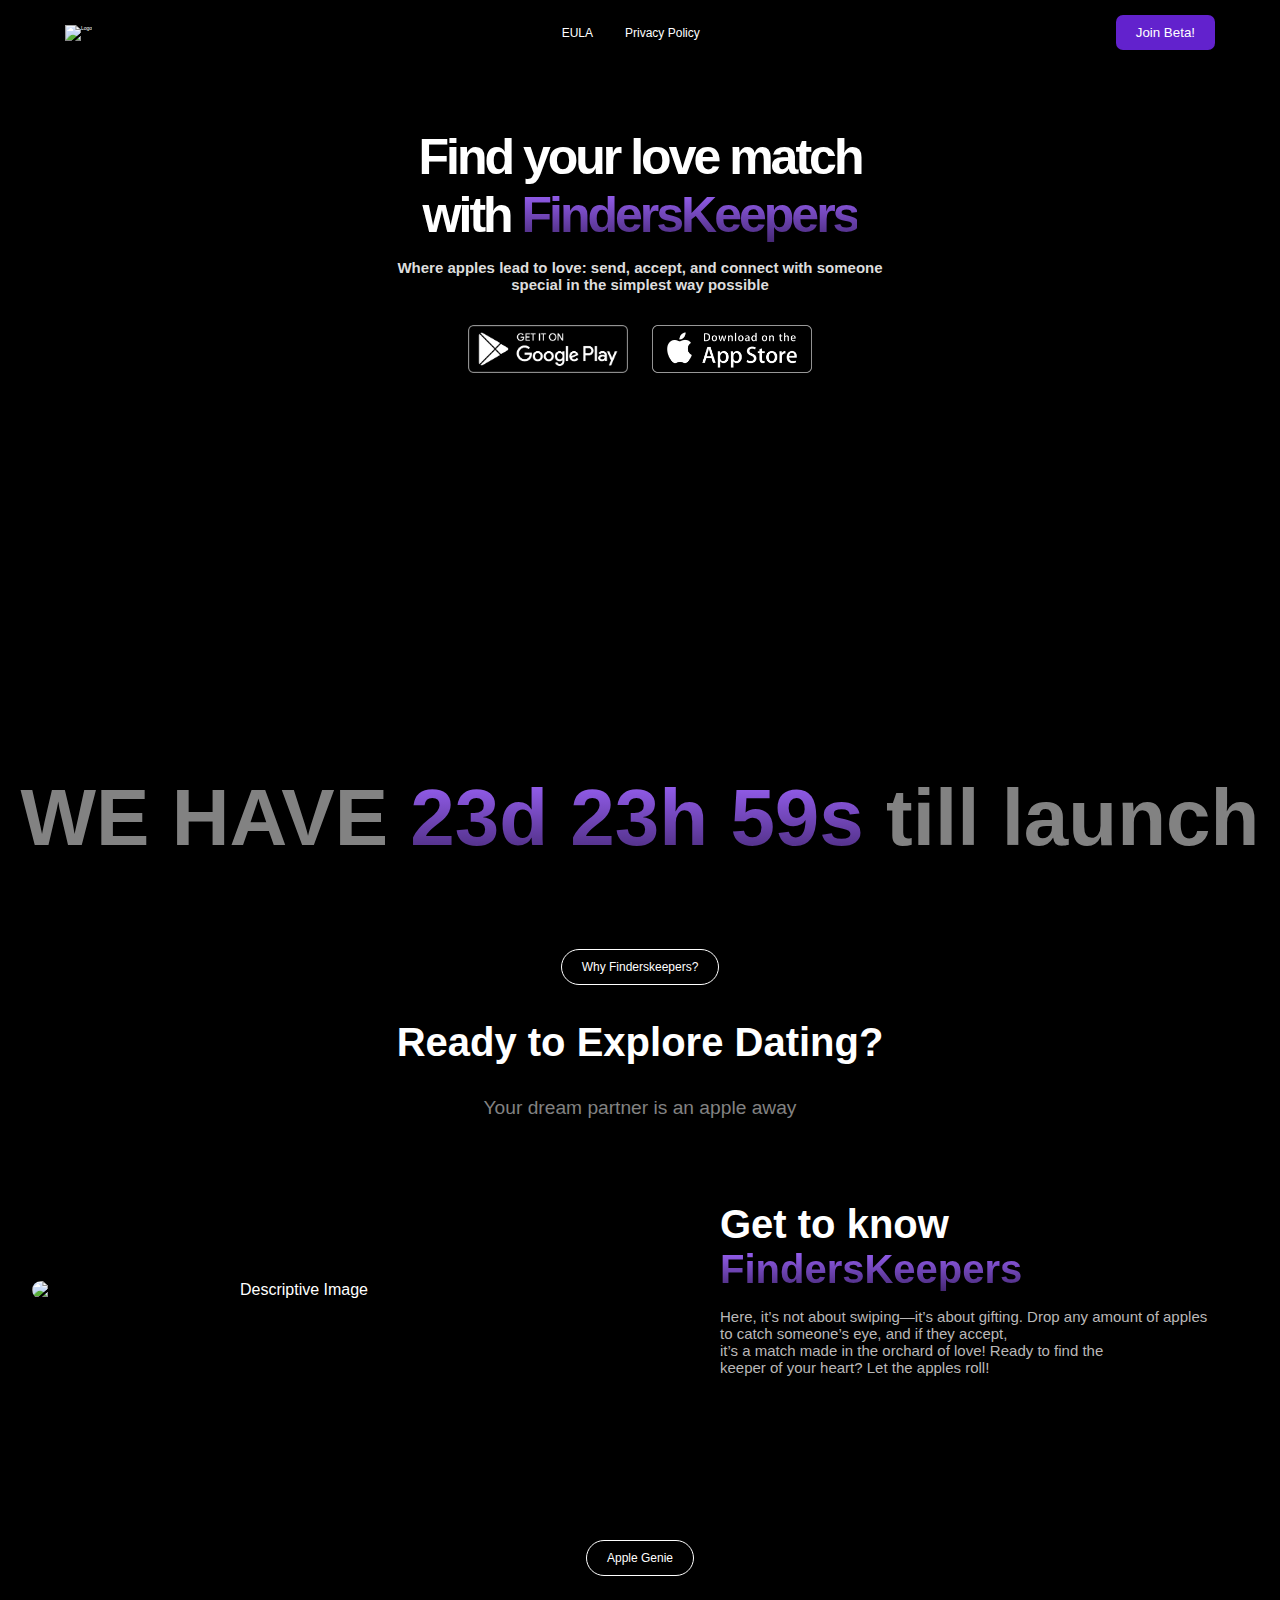
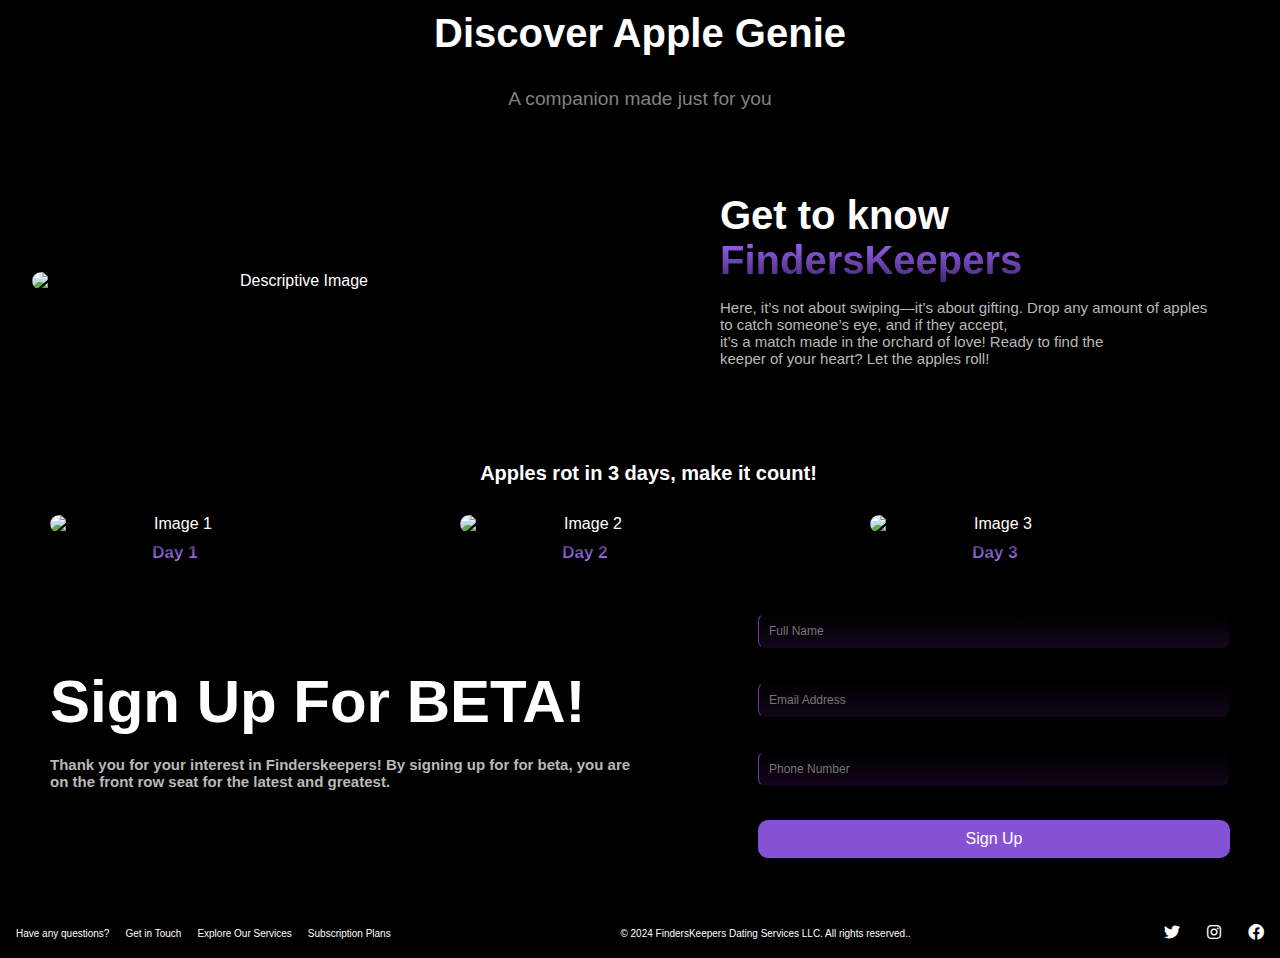
==== commit b51c2776: "Update index.html" ====
--- a/index.html
+++ b/index.html
@@ -46,8 +46,8 @@
 
   <div class="menu">
     <ul class="nav-links">
-      <li><a href="./terms of use.html">About Us</a></li>
-      <li><a href="./terms of service.html">Apple</a></li>
+      <li><a href="./terms of service.html">EULA</a></li>
+      <li><a href="./terms of use.html">Privacy Policy</a></li>
     </ul>
     <button onclick="scrollToBottom()" class="nav-button">Join Beta!</button>
   </div>
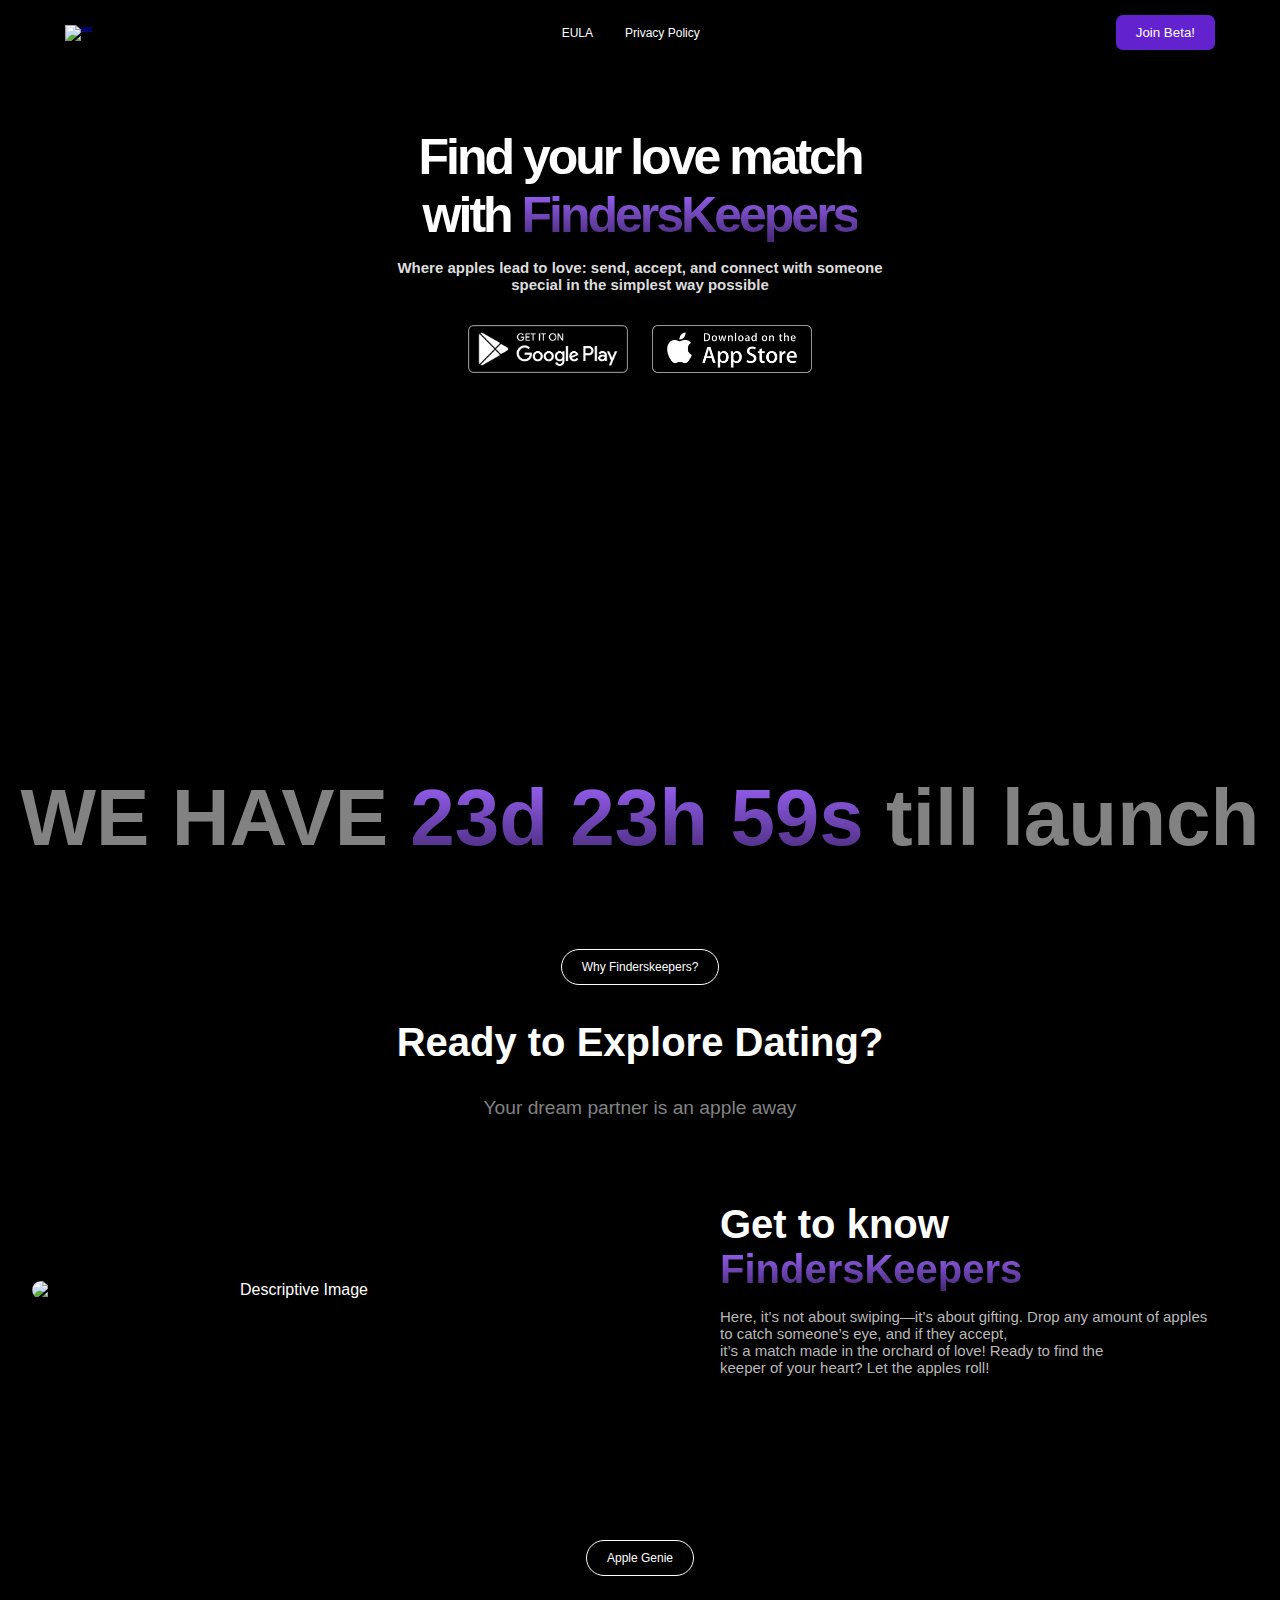
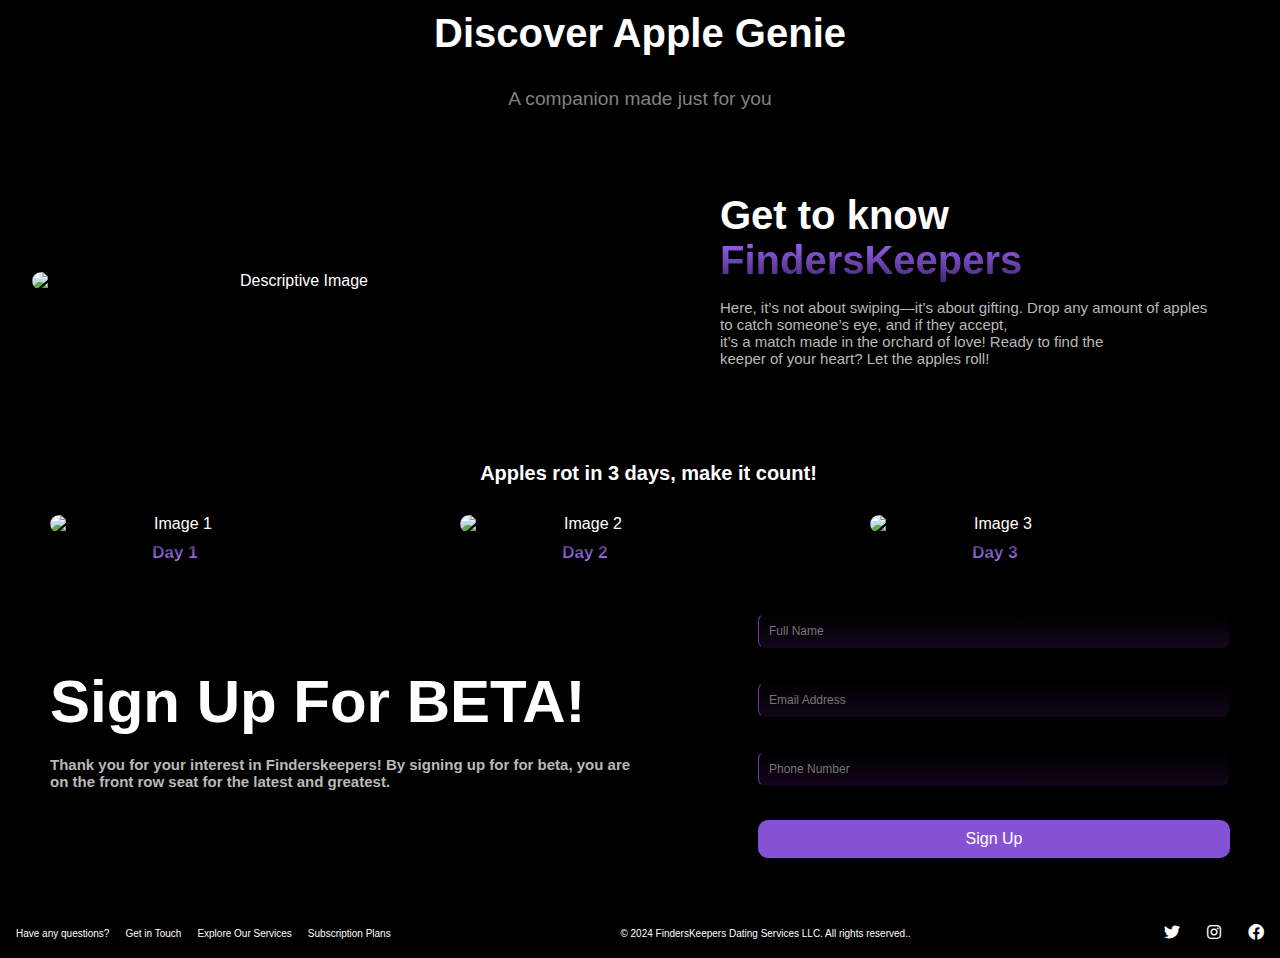
==== commit d12d7c80: "Update index.html" ====
--- a/index.html
+++ b/index.html
@@ -41,7 +41,9 @@
 
 <nav class="navbar">
   <div class="logo">
+    <a href="./index.html">
     <img src="./image 2.png" alt="Logo">
+  </a>
   </div>
 
   <div class="menu">
